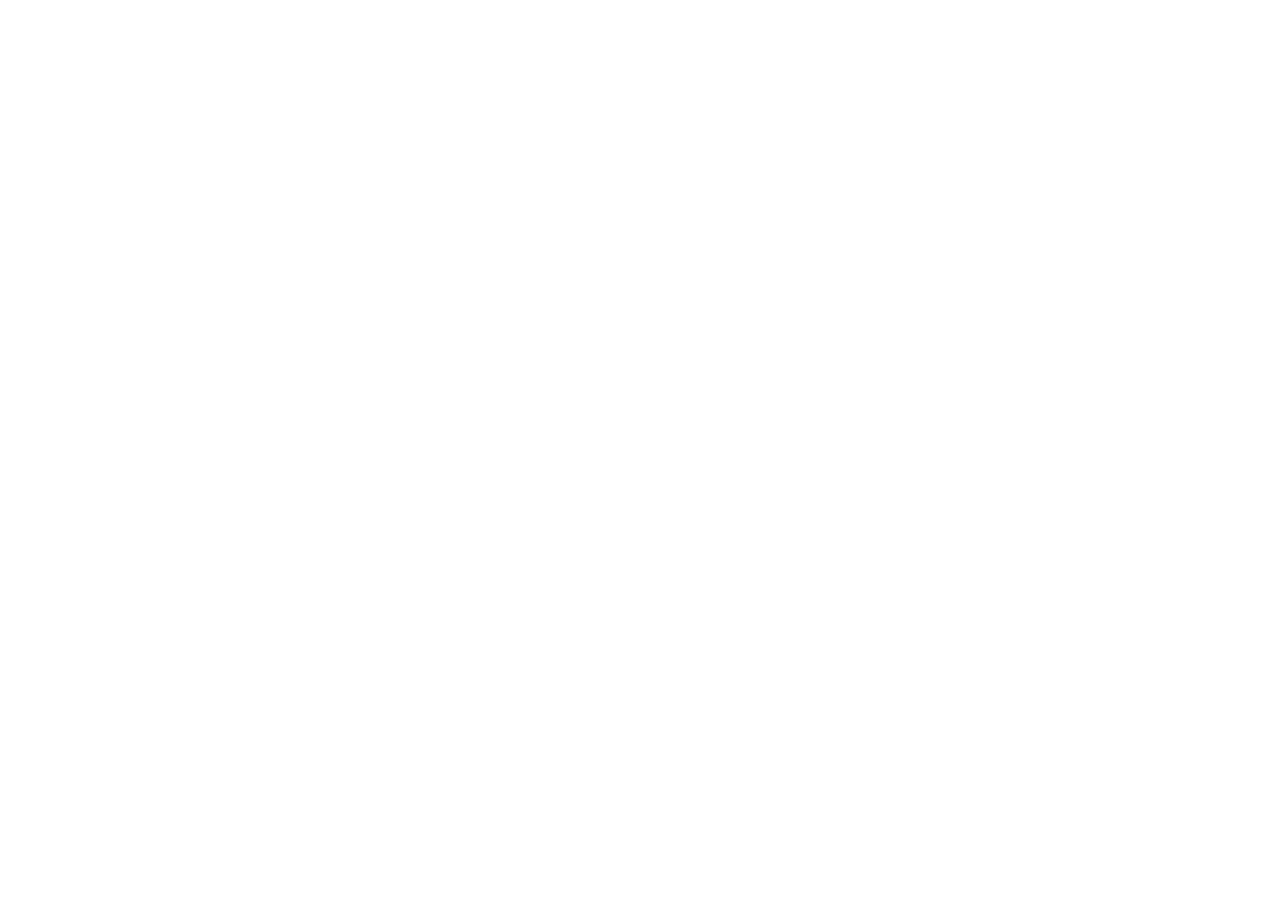
==== index.html @ 427902b4 "Initial commit" ====
<!DOCTYPE html>
<html lang="en">
<head>
  <meta charset="UTF-8">
  <meta http-equiv="X-UA-Compatible" content="IE=edge">
  <meta name="viewport" content="width=device-width, initial-scale=1.0">
  <title>Template Project</title>
  <!-- <link rel="stylesheet" href="./css/normalize.css"> -->
  <link rel="stylesheet" href="./css/main.css">
  <!-- <link rel="stylesheet" href="./css/main.min.css"> -->
</head>
<body>
  <!-- SITE HEADER START -->
  <header class="site-header">
    <div class="container">

    </div>
  </header>
  <!-- SITE HEADER END -->
  <!-- SITE MAIN START -->
  <main>
    <!-- SECTION START -->
    <section>
      <div class="container">

      </div>
    </section>
    <!-- SECTION END -->
    <!-- SECTION START -->
    <section>
      <div class="container">

      </div>
    </section>
    <!-- SECTION END -->
  </main>
  <!-- SITE MAIN END-->

  <!-- SITE FOOTER START -->
  <footer class="site-footer">
    <div class="container">

    </div>
  </footer>
  <!-- SITE FOOTER END -->

</body>
</html>
---- css/main.css ----
/* VARIABLES */

:root{
  /* --main-text-color : #fff; */
  /* --main-bg-color : #fff; */
  /* --main-font-size : 16px; */
  /* --main-font-weight : 400; */
  /* --main-line-height : 1.5; */
}

/* GENERAL */
@font-face {
  font-family: 'Livvic';
  font-style: normal;
  font-weight: 600;
  src: local(''),
       url('../fonts/livvic-v13-latin-600.woff2') format('woff2'), 
       url('../fonts/livvic-v13-latin-600.woff') format('woff'); 
}

@font-face {
  font-family: 'Livvic';
  font-style: normal;
  font-weight: 700;
  src: local(''),
       url('../fonts/livvic-v13-latin-700.woff2') format('woff2'),
       url('../fonts/livvic-v13-latin-700.woff') format('woff'); 
}
html{
  height: 100%;
  box-sizing: border-box;
}

img{
  display: block;
  height: auto;
}

body{
  display: flex;
  flex-direction: column;
  height: 100%;
  margin: 0;
  padding: 0;
  /* font-family: "Roboto", "Arial", sans-serif; */
  font-weight: 400;
}

.visually-hidden {
  position: absolute;
  width: 1px;
  height: 1px;
  margin: -1px;
  padding: 0;
  border: 0;
  white-space: nowrap;
  clip-path: inset(100%);
  clip: rect(0 0 0 0);
  overflow: hidden;
}

/* MAIN CLASS */



/* CONTAINER */
.container{
  max-width: 1240px;
  margin-right: auto;
  margin-left: auto;
  padding-right: 20px;
  padding-left: 20px;
}

/* STICKY-FOOTER */
.site-main{
  flex-grow: 1;
}

/* SITE HEADER START */

/* SITE HEADER END */

/* SITE MAIN START */

/* SECTION  START */

/* SECTION  END */

/* SECTION  START */

/* SECTION  END */

/* SITE MAIN END */

/* SITE FOOTER START */

/* SITE FOOTER END */
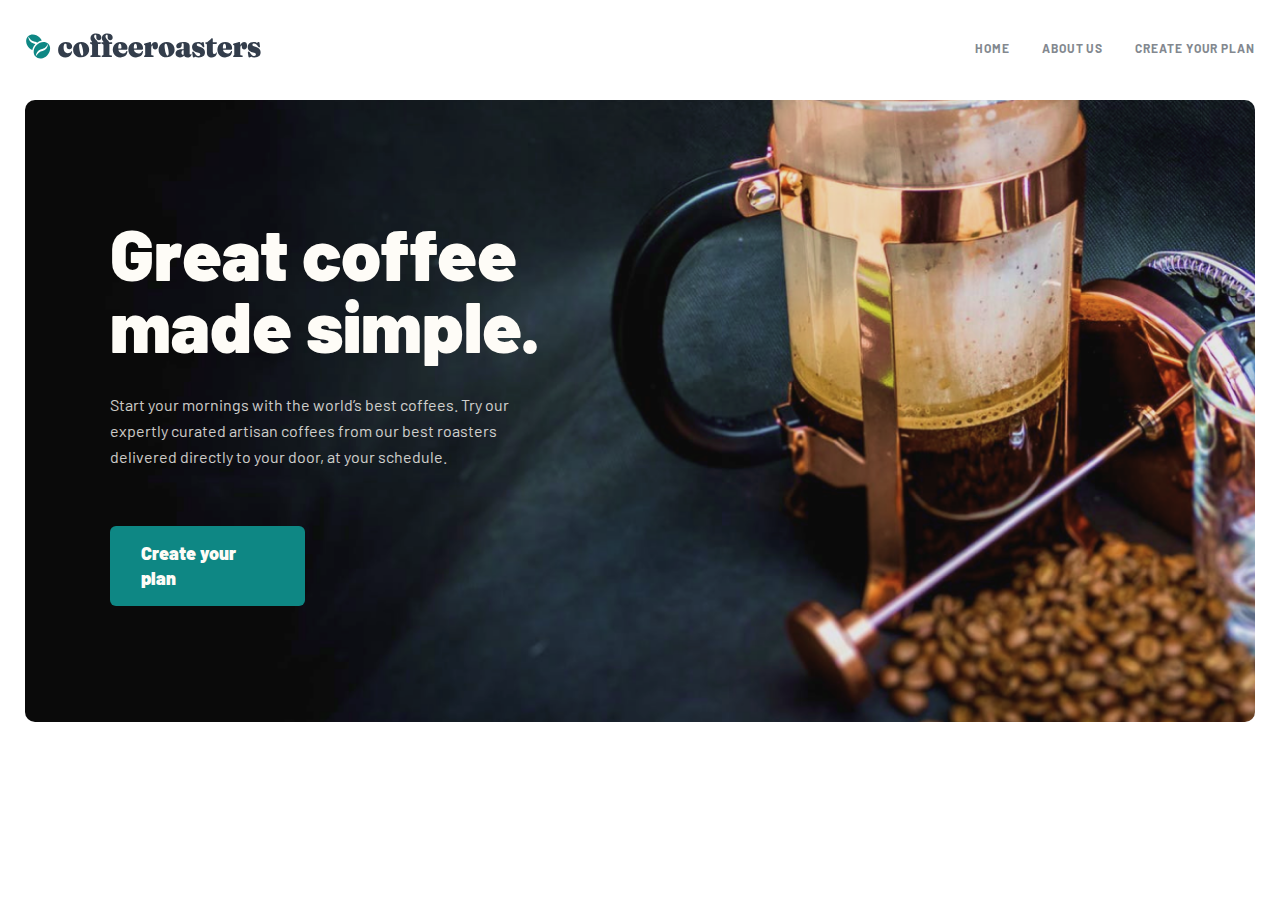
==== commit 09d9d93c: "Responsive done" ====
--- a/index.html
+++ b/index.html
@@ -4,7 +4,7 @@
   <meta charset="UTF-8">
   <meta http-equiv="X-UA-Compatible" content="IE=edge">
   <meta name="viewport" content="width=device-width, initial-scale=1.0">
-  <title>Template Project</title>
+  <title>Coffeeroasters</title>
   <!-- <link rel="stylesheet" href="./css/normalize.css"> -->
   <link rel="stylesheet" href="./css/main.css">
   <!-- <link rel="stylesheet" href="./css/main.min.css"> -->
@@ -13,16 +13,49 @@
   <!-- SITE HEADER START -->
   <header class="site-header">
     <div class="container">
-
+      <div class="header-box">
+        <a class="logo" href="./index.html">
+          <img class="logo__img" src="./images/logo.svg" 
+          width="163"
+          height="18"
+          alt="Coffeeroasters site's logo">
+        </a>
+        <button class="header-box__btn" type="button"></button>
+        <nav class="header-box__nav">
+          <ul class="header-box__list">
+            <li class="header-box__item">
+              <a class="header-box__link" href="./index.html">HOME</a>
+            </li>
+            <li class="header-box__item">
+              <a class="header-box__link" href="#">ABOUT US</a>
+            </li>
+            <li class="header-box__item">
+              <a class="header-box__link" href="#">Create your plan</a>
+            </li>
+          </ul>
+        </nav>
+      </div>
     </div>
   </header>
   <!-- SITE HEADER END -->
   <!-- SITE MAIN START -->
   <main>
     <!-- SECTION START -->
-    <section>
+    <section class="great">
       <div class="container">
-
+        <div class="great-wrap">
+          <div class="great-box">
+            <h1 class="great-box__title">
+              Great coffee made simple.
+            </h1>
+            <p class="great-box__text">
+              Start your mornings with the world’s best coffees. Try our expertly curated artisan coffees from our best roasters delivered directly to your door, at your schedule.
+            </p>
+            <span class="great-box__link-tiny">
+              <a class="great-box__link" href="#">Create your plan</a>
+            </span>
+          </div>
+        </div>
       </div>
     </section>
     <!-- SECTION END -->
--- a/css/main.css
+++ b/css/main.css
@@ -10,21 +10,32 @@
 
 /* GENERAL */
 @font-face {
-  font-family: 'Livvic';
+  font-family: "Barlow";
   font-style: normal;
-  font-weight: 600;
+  font-weight: 400;
   src: local(''),
-       url('../fonts/livvic-v13-latin-600.woff2') format('woff2'), 
-       url('../fonts/livvic-v13-latin-600.woff') format('woff'); 
-}
-
+       url('../fonts/barlow-v12-latin-regular.woff2') format('woff2'), 
+       url('../fonts/barlow-v12-latin-regular.woff') format('woff'); 
+}
 @font-face {
-  font-family: 'Livvic';
+  font-family: "Barlow";
   font-style: normal;
   font-weight: 700;
   src: local(''),
-       url('../fonts/livvic-v13-latin-700.woff2') format('woff2'),
-       url('../fonts/livvic-v13-latin-700.woff') format('woff'); 
+       url('../fonts/barlow-v12-latin-700.woff2') format('woff2'),
+       url('../fonts/barlow-v12-latin-700.woff') format('woff');
+}
+/* barlow-900 - latin */
+@font-face {
+  font-family: "Barlow";
+  font-style: normal;
+  font-weight: 900;
+  src: local(''),
+       url('../fonts/barlow-v12-latin-900.woff2') format('woff2'), 
+       url('../fonts/barlow-v12-latin-900.woff') format('woff'); 
+}
+*{
+  box-sizing: border-box;
 }
 html{
   height: 100%;
@@ -42,10 +53,19 @@
   height: 100%;
   margin: 0;
   padding: 0;
-  /* font-family: "Roboto", "Arial", sans-serif; */
+  font-family: "Barlow", "Arial", sans-serif;
   font-weight: 400;
 }
-
+ul,
+ol{
+  list-style-type: none;
+  margin: 0px;
+  padding-left: 0px;
+}
+a{
+  display: inline-block;
+  text-decoration: none;
+}
 .visually-hidden {
   position: absolute;
   width: 1px;
@@ -65,11 +85,10 @@
 
 /* CONTAINER */
 .container{
-  max-width: 1240px;
-  margin-right: auto;
-  margin-left: auto;
-  padding-right: 20px;
-  padding-left: 20px;
+  width: 100%;
+  max-width: 1330px;
+  margin: 0 auto;
+  padding: 0px 25px;
 }
 
 /* STICKY-FOOTER */
@@ -78,19 +97,160 @@
 }
 
 /* SITE HEADER START */
-
+.site-header {
+  padding: 33px 0px 41px 0px;
+}
+.header-box {
+  display: flex;
+  align-items: center;
+  justify-content: space-between;
+}
+.logo__img{
+  width: 163px;
+  height: 18px;
+}
+.header-box__btn{
+  width: 16px;
+  height: 15px;
+  background-image: url("../images/hamburg.svg");
+  background-color: transparent;
+  background-size: contain;
+  border: none;
+}
+.header-box__nav {
+  display: none;
+}
+.header-box__list {
+  display: flex;
+}
+.header-box__item:not(:last-child){
+  margin-right: 32px;
+}
+.header-box__link {
+  font-size: 12px;
+  line-height: 15px;
+  font-weight: 700;
+letter-spacing: 0.923077px;
+color: #83888F;
+text-transform: uppercase;
+}
+@media only screen and (min-width: 600px){
+  .logo__img{
+    width: 236px;
+    height: 26px;
+  }
+  .header-box__btn{
+    display: none;
+  }
+  .header-box__nav{
+    display: block;
+  }
+}
 /* SITE HEADER END */
 
 /* SITE MAIN START */
 
+/* SECTION GREAT START */
+.great-wrap{
+  padding: 100px 24px;
+  background-image: url("../images/herobg-mobile.png");
+  background-repeat: no-repeat;
+  background-size: cover;
+  background-position: center;
+  border-radius: 10px;
+}
+.great-box{
+  width: 100%;
+  max-width: 287px;
+  margin: 0 auto;
+}
+.great-box__title {
+  margin: 0px 0px 24px 0px;
+  font-size: 48px;
+  line-height: 48px;
+  font-weight: 900;
+  text-align: center;
+color: #FEFCF7;
+}
+.great-box__text {
+  margin: 0px 0px 39px 0px;
+  font-size: 15px;
+  line-height: 25px;
+  font-weight: 400;
+  text-align: center;
+color: #FEFCF7;
+opacity: 0.8;
+}
+.great-box__link-tiny{
+  display: block;
+  max-width: 195px;
+  margin: 0 auto;
+}
+.great-box__link {
+  padding: 15px 31px;
+  font-size: 18px;
+  line-height: 25px;
+  font-weight: 900;
+color: #FEFCF7;
+background: #0E8784;
+border-radius: 6px;
+}
+@media only screen and (min-width: 689px) {
+  .great-wrap{
+    padding-left: 58px;
+    background-image: url("../images/herobg-l.png");
+    background-size: cover;
+  }
+  .great-box{
+    width: 100%;
+    max-width: 287px;
+    margin: 0px;
+  }
+  .great-box__title{
+    text-align: left;
+  }
+  .great-box__text{
+    text-align: left;
+  }
+  .great-box__link-tiny{
+    margin: 0px;
+  }
+}
+@media only screen and (min-width: 1000px){
+  .great-wrap{
+    padding: 116px 0px 116px 85px;
+    background-image: url("../images/herobg-d.png");
+    background-size: cover;
+  }
+}
+@media only screen and (min-width: 1280px){
+  
+  .great-box{
+    max-width: 430px;
+  }
+  .great-box__title {
+    margin: 0px 0px 32px 0px;
+    font-size: 72px;
+    line-height: 72px;
+    font-weight: 900;
+  color: #FEFCF7;
+  }
+  .great-box__text {
+    margin: 0px 0px 56px 0px;
+    font-size: 16px;
+line-height: 26px;
+    font-weight: 400;
+  color: #FEFCF7;
+  opacity: 0.8;
+  }
+
+}
+/* SECTION GREAT END */
+
 /* SECTION  START */
 
 /* SECTION  END */
 
-/* SECTION  START */
-
-/* SECTION  END */
-
 /* SITE MAIN END */
 
 /* SITE FOOTER START */
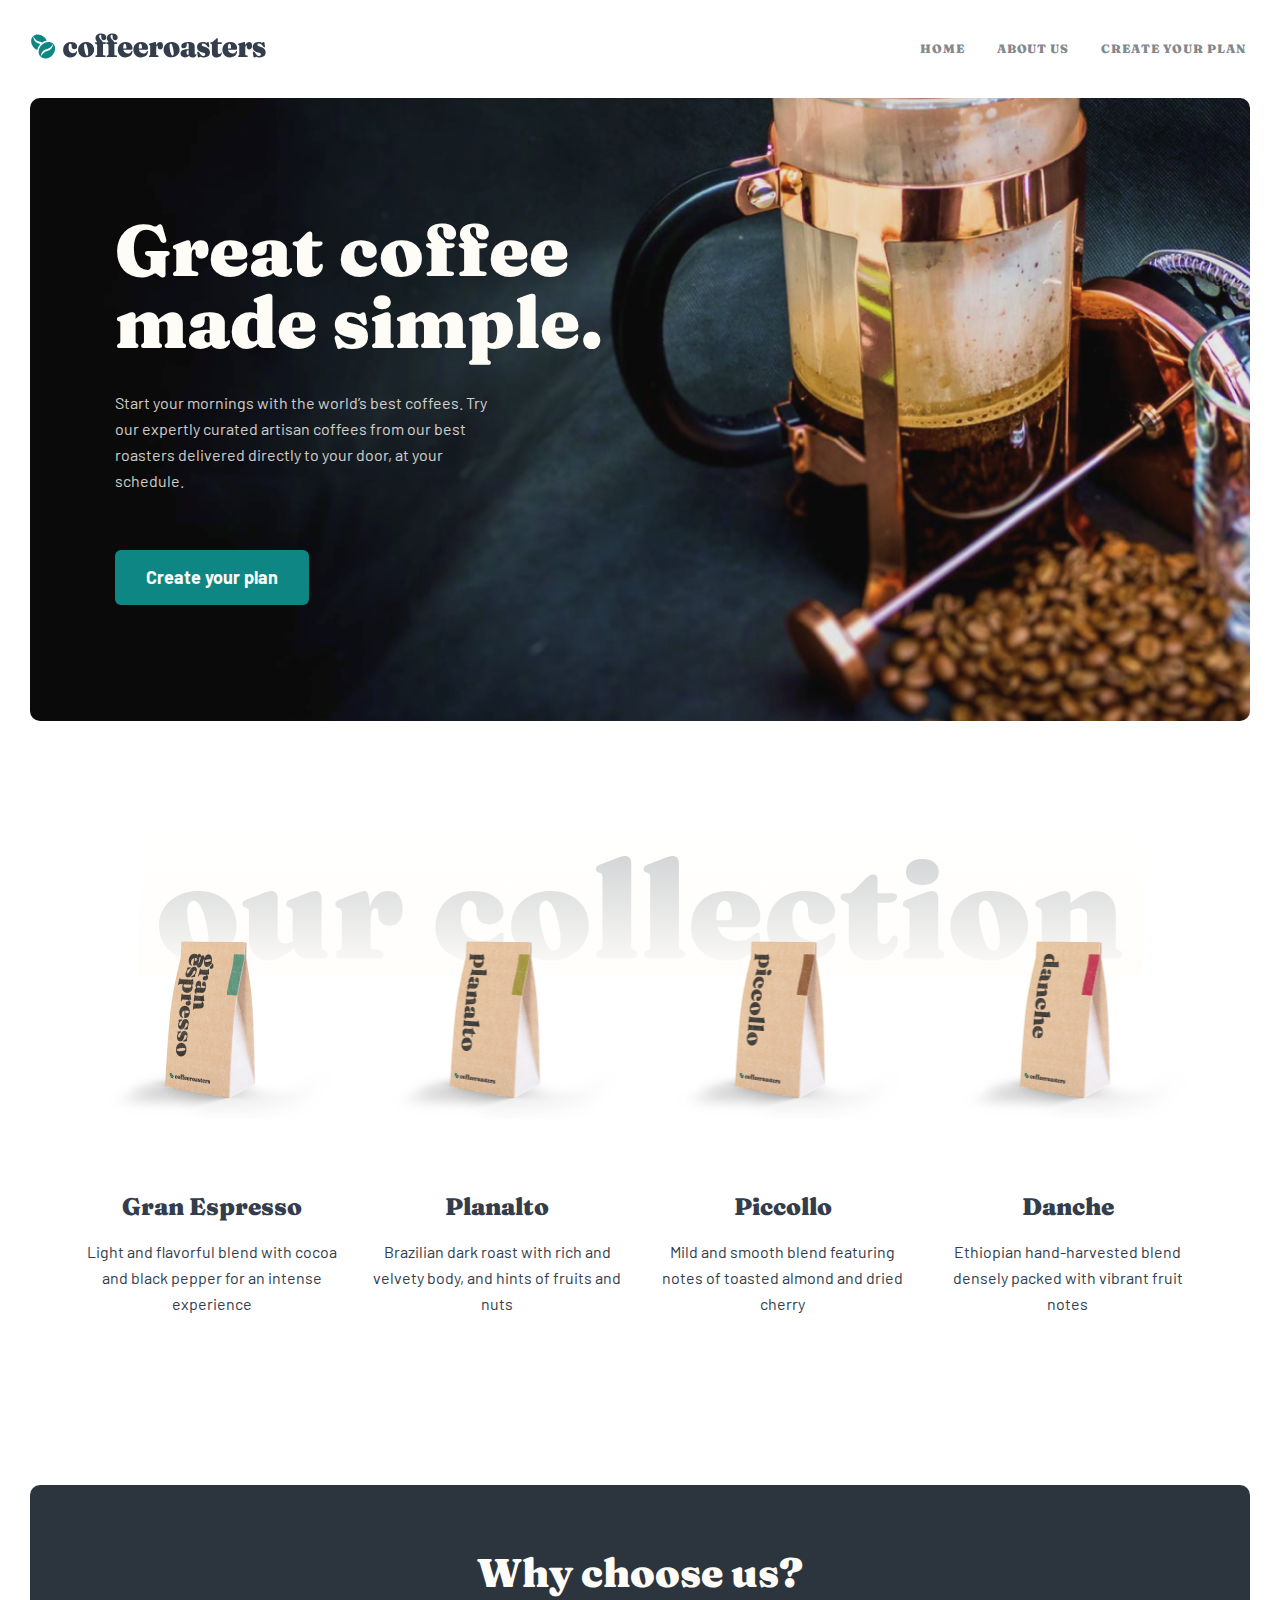
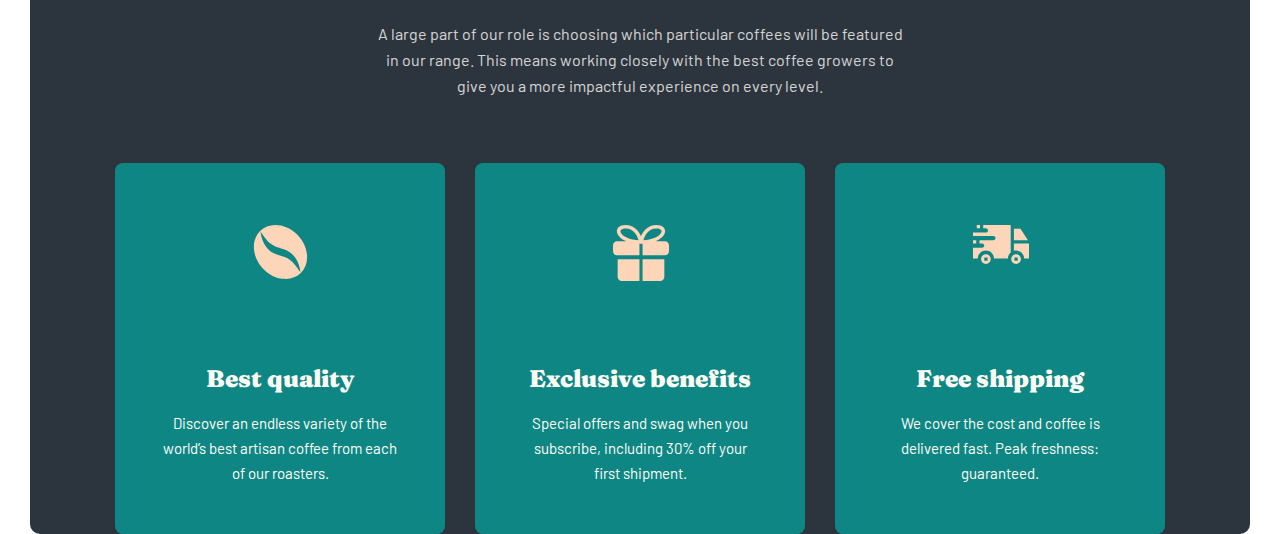
==== commit f8ee2be5: "Responsive" ====
--- a/index.html
+++ b/index.html
@@ -1,5 +1,6 @@
 <!DOCTYPE html>
 <html lang="en">
+
 <head>
   <meta charset="UTF-8">
   <meta http-equiv="X-UA-Compatible" content="IE=edge">
@@ -9,16 +10,14 @@
   <link rel="stylesheet" href="./css/main.css">
   <!-- <link rel="stylesheet" href="./css/main.min.css"> -->
 </head>
+
 <body>
   <!-- SITE HEADER START -->
   <header class="site-header">
     <div class="container">
       <div class="header-box">
         <a class="logo" href="./index.html">
-          <img class="logo__img" src="./images/logo.svg" 
-          width="163"
-          height="18"
-          alt="Coffeeroasters site's logo">
+          <img class="logo__img" src="./images/logo.svg" width="163" height="18" alt="Coffeeroasters site's logo">
         </a>
         <button class="header-box__btn" type="button"></button>
         <nav class="header-box__nav">
@@ -40,17 +39,22 @@
   <!-- SITE HEADER END -->
   <!-- SITE MAIN START -->
   <main>
-    <!-- SECTION START -->
+    <!-- SECTION GREAT START -->
     <section class="great">
       <div class="container">
         <div class="great-wrap">
           <div class="great-box">
-            <h1 class="great-box__title">
-              Great coffee made simple.
-            </h1>
-            <p class="great-box__text">
-              Start your mornings with the world’s best coffees. Try our expertly curated artisan coffees from our best roasters delivered directly to your door, at your schedule.
-            </p>
+            <div class="great-box__title-box">
+              <h1 class="great-box__title">
+                Great coffee made simple.
+              </h1>
+            </div>
+            <div class="great-box__text-box">
+              <p class="great-box__text">
+                Start your mornings with the world’s best coffees. Try our expertly curated artisan coffees from our
+                best roasters delivered directly to your door, at your schedule.
+              </p>
+            </div>
             <span class="great-box__link-tiny">
               <a class="great-box__link" href="#">Create your plan</a>
             </span>
@@ -58,14 +62,99 @@
         </div>
       </div>
     </section>
-    <!-- SECTION END -->
-    <!-- SECTION START -->
-    <section>
+    <!-- SECTION GREAT END -->
+    <!-- SECTION OUR START -->
+    <section class="our">
+      <h2 class="visually-hidden">Our collection</h2>
       <div class="container">
-
+        <div class="our-box"></div>
+        <ul class="our-list">
+          <li class="our-list__item">
+            <img class="our-list__img" src="./images/gran.png" width="200" height="151"
+              srcset="./images/gran.png 1x, ./images/gran-retina.png 2x" alt="Gran coffee">
+            <div class="our-list__box">
+              <h3 class="our-list__title">Gran Espresso</h3>
+              <p class="our-list__text">
+                Light and flavorful blend with cocoa and black pepper for an intense experience
+              </p>
+            </div>
+          </li>
+          <li class="our-list__item">
+            <img class="our-list__img" src="./images/planalto.png" width="200" height="151"
+              srcset="./images/planalto.png 1x, ./images/planalto-retina.png 2x" alt="Planalto coffee">
+            <div class="our-list__box">
+              <h3 class="our-list__title">Planalto</h3>
+              <p class="our-list__text">
+                Brazilian dark roast with rich and velvety body, and hints of fruits and nuts
+              </p>
+            </div>
+          </li>
+          <li class="our-list__item">
+            <img class="our-list__img" src="./images/picollo.png" width="200" height="151"
+              srcset="./images/picollo.png 1x, ./images/picollo-retina.png 2x" alt="Picollo coffee">
+            <div class="our-list__box">
+              <h3 class="our-list__title">Piccollo</h3>
+              <p class="our-list__text">
+                Mild and smooth blend featuring notes of toasted almond and dried cherry
+              </p>
+            </div>
+          </li>
+          <li class="our-list__item">
+            <img class="our-list__img" src="./images/danche.png" width="200" height="151"
+              srcset="./images/danche.png 1x, ./images/danche-retina.png 2x" alt="Danche coffee">
+            <div class="our-list__box">
+              <h3 class="our-list__title">Danche</h3>
+              <p class="our-list__text">
+                Ethiopian hand-harvested blend densely packed with vibrant fruit notes
+              </p>
+            </div>
+          </li>
+        </ul>
       </div>
     </section>
-    <!-- SECTION END -->
+    <!-- SECTION OUR END -->
+
+    <!-- SECTION CHOOSE START END -->
+    <section class="choose">
+      <div class="container">
+        <div class="choose-wrapper">
+          <div class="choose-box">
+            <h2 class="choose-box__title">Why choose us?</h2>
+            <p class="choose-box__text">
+              A large part of our role is choosing which particular coffees will be featured in our range. This means
+              working closely with the best coffee growers to give you a more impactful experience on every level.
+            </p>
+          </div>
+          <ul class="choose-list">
+            <li class="choose-list__item">
+              <div class="choose-list__box">
+                <h3 class="choose-list__title">Best quality</h3>
+                <p class="choose-list__text">
+                  Discover an endless variety of the world’s best artisan coffee from each of our roasters.
+                </p>
+              </div>
+            </li>
+            <li class="choose-list__item">
+              <div class="choose-list__box">
+                <h3 class="choose-list__title">Exclusive benefits</h3>
+                <p class="choose-list__text">
+                  Special offers and swag when you subscribe, including 30% off your first shipment.
+                </p>
+              </div>
+            </li>
+            <li class="choose-list__item">
+              <div class="choose-list__box">
+                <h3 class="choose-list__title">Free shipping</h3>
+                <p class="choose-list__text">
+                  We cover the cost and coffee is delivered fast. Peak freshness: guaranteed.
+                </p>
+              </div>
+            </li>
+          </ul>
+        </div>
+      </div>
+    </section>
+    <!-- SECTION CHOOSE OUR END -->
   </main>
   <!-- SITE MAIN END-->
 
@@ -77,5 +166,7 @@
   </footer>
   <!-- SITE FOOTER END -->
 
+  <script src="./js/main.js"></script>
 </body>
+
 </html>--- a/css/main.css
+++ b/css/main.css
@@ -1,6 +1,6 @@
 /* VARIABLES */
 
-:root{
+:root {
   /* --main-text-color : #fff; */
   /* --main-bg-color : #fff; */
   /* --main-font-size : 16px; */
@@ -14,40 +14,43 @@
   font-style: normal;
   font-weight: 400;
   src: local(''),
-       url('../fonts/barlow-v12-latin-regular.woff2') format('woff2'), 
-       url('../fonts/barlow-v12-latin-regular.woff') format('woff'); 
-}
+    url('../fonts/barlow-v12-latin-regular.woff2') format('woff2'),
+    url('../fonts/barlow-v12-latin-regular.woff') format('woff');
+}
+
 @font-face {
   font-family: "Barlow";
   font-style: normal;
   font-weight: 700;
   src: local(''),
-       url('../fonts/barlow-v12-latin-700.woff2') format('woff2'),
-       url('../fonts/barlow-v12-latin-700.woff') format('woff');
-}
-/* barlow-900 - latin */
+    url('../fonts/barlow-v12-latin-700.woff2') format('woff2'),
+    url('../fonts/barlow-v12-latin-700.woff') format('woff');
+}
+
 @font-face {
-  font-family: "Barlow";
+  font-family: "Fraunces";
   font-style: normal;
   font-weight: 900;
   src: local(''),
-       url('../fonts/barlow-v12-latin-900.woff2') format('woff2'), 
-       url('../fonts/barlow-v12-latin-900.woff') format('woff'); 
-}
-*{
+    url('../fonts/fraunces-v23-latin-900.woff2') format('woff2'),
+    url('../fonts/fraunces-v23-latin-900.woff') format('woff');
+}
+
+* {
   box-sizing: border-box;
 }
-html{
+
+html {
   height: 100%;
   box-sizing: border-box;
 }
 
-img{
+img {
   display: block;
   height: auto;
 }
 
-body{
+body {
   display: flex;
   flex-direction: column;
   height: 100%;
@@ -55,17 +58,21 @@
   padding: 0;
   font-family: "Barlow", "Arial", sans-serif;
   font-weight: 400;
-}
+  overflow-x: hidden;
+}
+
 ul,
-ol{
+ol {
   list-style-type: none;
   margin: 0px;
   padding-left: 0px;
 }
-a{
+
+a {
   display: inline-block;
   text-decoration: none;
 }
+
 .visually-hidden {
   position: absolute;
   width: 1px;
@@ -84,32 +91,41 @@
 
 
 /* CONTAINER */
-.container{
+.container {
   width: 100%;
   max-width: 1330px;
   margin: 0 auto;
-  padding: 0px 25px;
+  padding: 0px 20px;
 }
 
 /* STICKY-FOOTER */
-.site-main{
+.site-main {
   flex-grow: 1;
 }
 
 /* SITE HEADER START */
 .site-header {
-  padding: 33px 0px 41px 0px;
-}
+  position: relative;
+  padding: 33px 0px 39px 0px;
+}
+
+.site-header--open .header-box__nav {
+  display: block;
+}
+
 .header-box {
   display: flex;
   align-items: center;
   justify-content: space-between;
 }
-.logo__img{
+
+.logo__img {
   width: 163px;
   height: 18px;
 }
-.header-box__btn{
+
+.header-box__btn {
+  display: block;
   width: 16px;
   height: 15px;
   background-image: url("../images/hamburg.svg");
@@ -117,41 +133,89 @@
   background-size: contain;
   border: none;
 }
+
+.site-header--open .header-box__btn {
+  background-image: url("../images/x.svg");
+}
+
 .header-box__nav {
+  position: absolute;
+  width: 100%;
+  top: 100%;
+  left: 0;
   display: none;
-}
-.header-box__list {
+  height: calc(100vh - 92px);
+  padding-top: 40px;
+  background: linear-gradient(360deg, rgba(254, 252, 247, 0.504981) 0%, #FEFCF7 55.94%);
+}
+
+.header-box__item:not(:last-child) {
+  margin-bottom: 32px;
+}
+
+.header-box__link {
+  display: inline-block;
+  font-family: "Fraunces";
+  font-size: 24px;
+  line-height: 32px;
+  font-weight: 900;
   display: flex;
-}
-.header-box__item:not(:last-child){
-  margin-right: 32px;
-}
-.header-box__link {
-  font-size: 12px;
-  line-height: 15px;
-  font-weight: 700;
-letter-spacing: 0.923077px;
-color: #83888F;
-text-transform: uppercase;
-}
-@media only screen and (min-width: 600px){
-  .logo__img{
+  justify-content: center;
+  color: #333D4B;
+}
+
+@media only screen and (min-width: 650px) {
+  .site-header {
+    position: static;
+  }
+
+  .logo__img {
     width: 236px;
     height: 26px;
   }
-  .header-box__btn{
+
+  .header-box__btn {
     display: none;
   }
-  .header-box__nav{
+
+  .header-box__nav {
+    position: static;
     display: block;
-  }
-}
+    width: 330px;
+    height: auto;
+    margin-top: 5px;
+    padding-top: 0px;
+    background: transparent;
+  }
+
+  .header-box__list {
+    display: flex;
+  }
+
+  .header-box__item:not(:last-child) {
+    margin-bottom: 0px;
+  }
+
+  .header-box__item:not(:last-child) {
+    margin-right: 32px;
+  }
+
+  .header-box__link {
+    font-size: 12px;
+    line-height: 15px;
+    font-weight: 700;
+    letter-spacing: 0.923077px;
+    color: #83888F;
+    text-transform: uppercase;
+  }
+}
+
 /* SITE HEADER END */
 
 /* SITE MAIN START */
 
 /* SECTION GREAT START */
-.great-wrap{
+.great-wrap {
   padding: 100px 24px;
   background-image: url("../images/herobg-mobile.png");
   background-repeat: no-repeat;
@@ -159,97 +223,503 @@
   background-position: center;
   border-radius: 10px;
 }
-.great-box{
+
+.great-box {
   width: 100%;
   max-width: 287px;
   margin: 0 auto;
 }
+
 .great-box__title {
+  font-family: "Fraunces";
   margin: 0px 0px 24px 0px;
-  font-size: 48px;
+  font-size: 32px;
   line-height: 48px;
   font-weight: 900;
   text-align: center;
-color: #FEFCF7;
-}
+  color: #FEFCF7;
+}
+
 .great-box__text {
   margin: 0px 0px 39px 0px;
-  font-size: 15px;
+  font-size: 12px;
   line-height: 25px;
   font-weight: 400;
   text-align: center;
-color: #FEFCF7;
-opacity: 0.8;
-}
-.great-box__link-tiny{
+  color: #FEFCF7;
+  opacity: 0.8;
+}
+
+.great-box__link-tiny {
   display: block;
   max-width: 195px;
   margin: 0 auto;
 }
+
 .great-box__link {
   padding: 15px 31px;
   font-size: 18px;
   line-height: 25px;
   font-weight: 900;
-color: #FEFCF7;
-background: #0E8784;
-border-radius: 6px;
-}
-@media only screen and (min-width: 689px) {
-  .great-wrap{
+  color: #FEFCF7;
+  background: #0E8784;
+  border-radius: 6px;
+}
+
+@media only screen and (min-width: 337px) {
+  .great-box__text {
+    font-size: 13px;
+  }
+}
+
+@media only screen and (min-width: 345px) {
+  .great-box__title {
+    font-size: 37px;
+  }
+
+  .great-box__text {
+    font-size: 13px;
+  }
+}
+
+@media only screen and (min-width: 357px) {
+  .great-box__title {
+    font-size: 36px;
+  }
+
+  .great-box__text {
+    font-size: 14px;
+  }
+}
+
+@media only screen and (min-width: 550px) {
+  .great-wrap {
+    padding-left: 58px;
+  }
+
+  .great-box {
+    margin: 0px;
+  }
+
+  .great-box__title {
+    text-align: left;
+  }
+
+  .great-box__text {
+    text-align: left;
+  }
+
+  .great-box__link-tiny {
+    margin: 0px;
+  }
+}
+
+@media only screen and (min-width: 650px) {
+  .container {
+    padding: 0px 25px;
+  }
+
+  .great-wrap {
     padding-left: 58px;
     background-image: url("../images/herobg-l.png");
     background-size: cover;
   }
-  .great-box{
-    width: 100%;
-    max-width: 287px;
+
+  .great-box {
+    width: 100%;
+    max-width: 330px;
     margin: 0px;
   }
-  .great-box__title{
+
+  .great-box__title {
+    font-size: 48px;
     text-align: left;
   }
-  .great-box__text{
+
+  .great-box__text-box {
+    width: 398px;
+  }
+
+  .great-box__text {
+    margin-bottom: 40px;
     text-align: left;
-  }
-  .great-box__link-tiny{
+    font-size: 15px;
+  }
+
+  .great-box__link-tiny {
     margin: 0px;
   }
 }
-@media only screen and (min-width: 1000px){
-  .great-wrap{
+
+@media only screen and (min-width: 1000px) {
+  .great-wrap {
     padding: 116px 0px 116px 85px;
     background-image: url("../images/herobg-d.png");
     background-size: cover;
   }
 }
-@media only screen and (min-width: 1280px){
-  
-  .great-box{
-    max-width: 430px;
-  }
+
+@media only screen and (min-width: 1024px) {
+  .container {
+    padding: 0px 30px;
+  }
+
+  .great-box {
+    max-width: 491px;
+  }
+
   .great-box__title {
     margin: 0px 0px 32px 0px;
     font-size: 72px;
     line-height: 72px;
     font-weight: 900;
-  color: #FEFCF7;
-  }
+    color: #FEFCF7;
+  }
+
   .great-box__text {
     margin: 0px 0px 56px 0px;
     font-size: 16px;
-line-height: 26px;
+    line-height: 26px;
     font-weight: 400;
+    color: #FEFCF7;
+    opacity: 0.8;
+  }
+
+}
+
+/* SECTION GREAT END */
+
+/* SECTION OUR START */
+.our {
+  padding: 205px 0px 120px 0px;
+  background-image: url("../images/ourbg-m.svg");
+  background-size: 286px 72px;
+  background-position: center calc(50% + -603px);
+  background-repeat: no-repeat;
+}
+
+.our-list__item {
+  width: 282px;
+  margin: 0 auto;
+}
+
+.our-list__item:not(:last-child) {
+  margin-bottom: 48px;
+}
+
+.our-list__img {
+  margin: 0 auto 24px auto;
+}
+
+.our-list__title {
+  margin: 0px 0px 16px 0px;
+  font-family: "Fraunces";
+  font-size: 24px;
+  line-height: 32px;
+  font-weight: 900;
+  text-align: center;
+  color: #333D4B;
+}
+
+.our-list__text {
+  margin: 0px;
+  font-size: 15px;
+  line-height: 25px;
+  text-align: center;
+  color: #333D4B;
+}
+
+@media only screen and (min-width: 650px) {
+  .our {
+    background-image: url("../images/ourbg-l.svg");
+    background-size: 505px 118px;
+    background-position: center calc(50% + -412px);
+  }
+
+  .our-list__item {
+    display: flex;
+    width: 100%;
+    max-width: 686px;
+  }
+
+  .our-list__img {
+    width: 255px;
+    height: 193px;
+    margin: 0px;
+  }
+
+  .our-list__item:not(:last-child) {
+    margin-bottom: 48px;
+  }
+
+  .our-list__box {
+    width: 282px;
+    margin-top: 25px;
+  }
+
+  .our-list__title {
+    text-align: left;
+  }
+
+  .our-list__text {
+    text-align: left;
+  }
+}
+
+@media only screen and (min-width: 1100px) {
+  .our {
+    background-image: url("../images/ourbg-d.svg");
+    background-size: 1005px 196px;
+    background-position: center calc(50% + -215px);
+  }
+
+  .our-list {
+    display: flex;
+    justify-content: space-between;
+    width: 100%;
+    max-width: 1111px;
+    margin: 0 auto;
+  }
+
+  .our-list__item {
+    display: block;
+    width: 100%;
+    max-width: 255px;
+    margin: 0px;
+  }
+
+  .our-list__img {
+    margin-bottom: 72px;
+  }
+
+  .our-list__box {
+    width: 100%;
+    max-width: 255px;
+    margin: 0px;
+  }
+
+  .our-list__title {
+    text-align: center;
+  }
+
+  .our-list__text {
+    font-size: 16px;
+    line-height: 26px;
+    text-align: center;
+  }
+}
+
+/* SECTION OUR END */
+
+/* SECTION CHOOSE START */
+.choose-wrapper {
+  padding-top: 64px;
+  background-color: #2C343E;
+  border-radius: 10px;
+}
+
+.choose-box {
+  width: 100%;
+  max-width: 279px;
+  margin: 0px auto 64px auto;
+}
+
+.choose-box__title {
+  margin: 0px 0px 24px 0px;
+  font-family: "Fraunces";
+  font-size: 25px;
+  line-height: 28px;
+  font-weight: 900;
+  text-align: center;
+  color: #FEFCF7;
+}
+
+.choose-box__text {
+  margin: 0px;
+  font-size: 14px;
+  line-height: 25px;
+  text-align: center;
   color: #FEFCF7;
   opacity: 0.8;
-  }
-
-}
-/* SECTION GREAT END */
-
-/* SECTION  START */
-
-/* SECTION  END */
+}
+/* .choose-list{
+  position: absolute;
+} */
+.choose-list__item {
+  position: relative;
+  margin: 0 24px 24px 24px;
+  padding: 200px 34px 51px 34px;
+  background: #0E8784;
+border-radius: 8px;
+}
+.choose-list__item::before{
+  position: absolute;
+  top: calc(50% + -118px);
+  left: calc(50% + -34px);
+  width: 71px;
+  height: 72px;
+  background-image: url("../images/best.svg");
+  content: "";
+}
+.choose-list__item:nth-child(2)::before{
+  background-image: url("../images/exclusive.svg");
+  width: 72px;
+  content: "";
+}
+.choose-list__item:nth-child(3)::before{
+  background-image: url("../images/free.svg");
+  width: 72px;
+  height: 50px;
+  content: "";
+}
+.choose-list__box{
+  width: 100%;
+  max-width: 200px;
+  margin: 0 auto;
+}
+.choose-list__title {
+  margin: 0px 0px 24px 0px;
+  font-family: "Fraunces";
+  font-size: 17px;
+  line-height: 32px;
+  font-weight: 900;
+text-align: center; 
+color: #FEFCF7;
+}
+.choose-list__text {
+  margin: 0px;
+  font-size: 12px;
+line-height: 25px;
+text-align: center;
+color: #FEFCF7;
+}
+@media only screen and (min-width: 329px){
+  .choose-list__text{
+    font-size: 13px;
+  }
+}
+@media only screen and (min-width: 341px){
+  .choose-list__title{
+    font-size: 19px;
+  }
+}
+@media only screen and (min-width: 343px){
+  .choose-list__text{
+    font-size: 14px;
+  }
+}
+
+@media only screen and (min-width: 425px) {
+  .choose-box__title{
+    font-size: 28px;
+  }
+  .choose-box__text{
+    font-size: 15px;
+  }
+  .choose-list__title{
+    font-size: 21px;
+  }
+  .choose-list__text{
+    font-size: 15px;
+  }
+}
+@media only screen and (min-width: 650px) {
+  .choose-box {
+    width: 100%;
+    max-width: 496px;
+  }
+
+  .choose-box__title {
+    font-size: 32px;
+    line-height: 48px;
+  }
+  .choose-list__item{
+    margin: 0px 58px 24px 58px;
+    padding: 41px 48px 41px 181px;
+  }
+  .choose-list__item::before{
+    position: absolute;
+    top: calc(50% + -24px);
+    left: calc(50% + -176px);
+    width: 55px;
+    height: 56px;
+    background-image: url("../images/best.svg");
+    background-size: contain;
+    background-repeat: no-repeat;
+    content: "";
+  }
+  .choose-list__item:nth-child(2):before{
+    width: 56px;
+  }
+  .choose-list__item:nth-child(3):before{
+    height: 39px;
+  }
+  .choose-list__box{
+    width: 100%;
+    max-width: 344px;
+    margin-right: auto;
+  }
+  .choose-list__title{
+    margin-bottom: 16px;
+    font-size: 20px;
+    text-align: left;
+  }
+  .choose-list__text{
+    font-size: 11px;
+    text-align: left;
+  }
+}
+@media only screen and (min-width: 741px){
+  .choose-list__item::before{
+    left: calc(50% + -218px);
+  }
+  .choose-list__title{
+    font-size: 24px;
+  }
+  .choose-list__text{
+    font-size: 15px;
+  }
+}
+@media only screen and (min-width: 1024px) {
+  .choose-box{
+    width: 100%;
+    max-width: 529px;
+  }
+  
+  .choose-box__title {
+    font-size: 40px;
+    line-height: 48px;
+  }
+  .choose-box__text{
+    font-size: 16px;
+line-height: 26px;
+  }
+  .choose-list{
+    display: flex;
+    margin: 0 85px;
+  }
+  .choose-list__item{
+    width: 100%;
+    max-width: 350px;
+    margin: 0px;
+    padding: 200px 48px 48px 48px;
+  }
+  .choose-list__item:not(:last-child){
+    margin-right: 30px;
+  }
+  .choose-list__item::before{
+    top: calc(50% + -124px);
+    left: calc(50% + -27px);
+  }
+  .choose-list__title{
+    text-align: center;
+  }
+  .choose-list__text{
+    text-align: center;
+  }
+}
+
+/* SECTION CHOOSE END */
 
 /* SITE MAIN END */
 
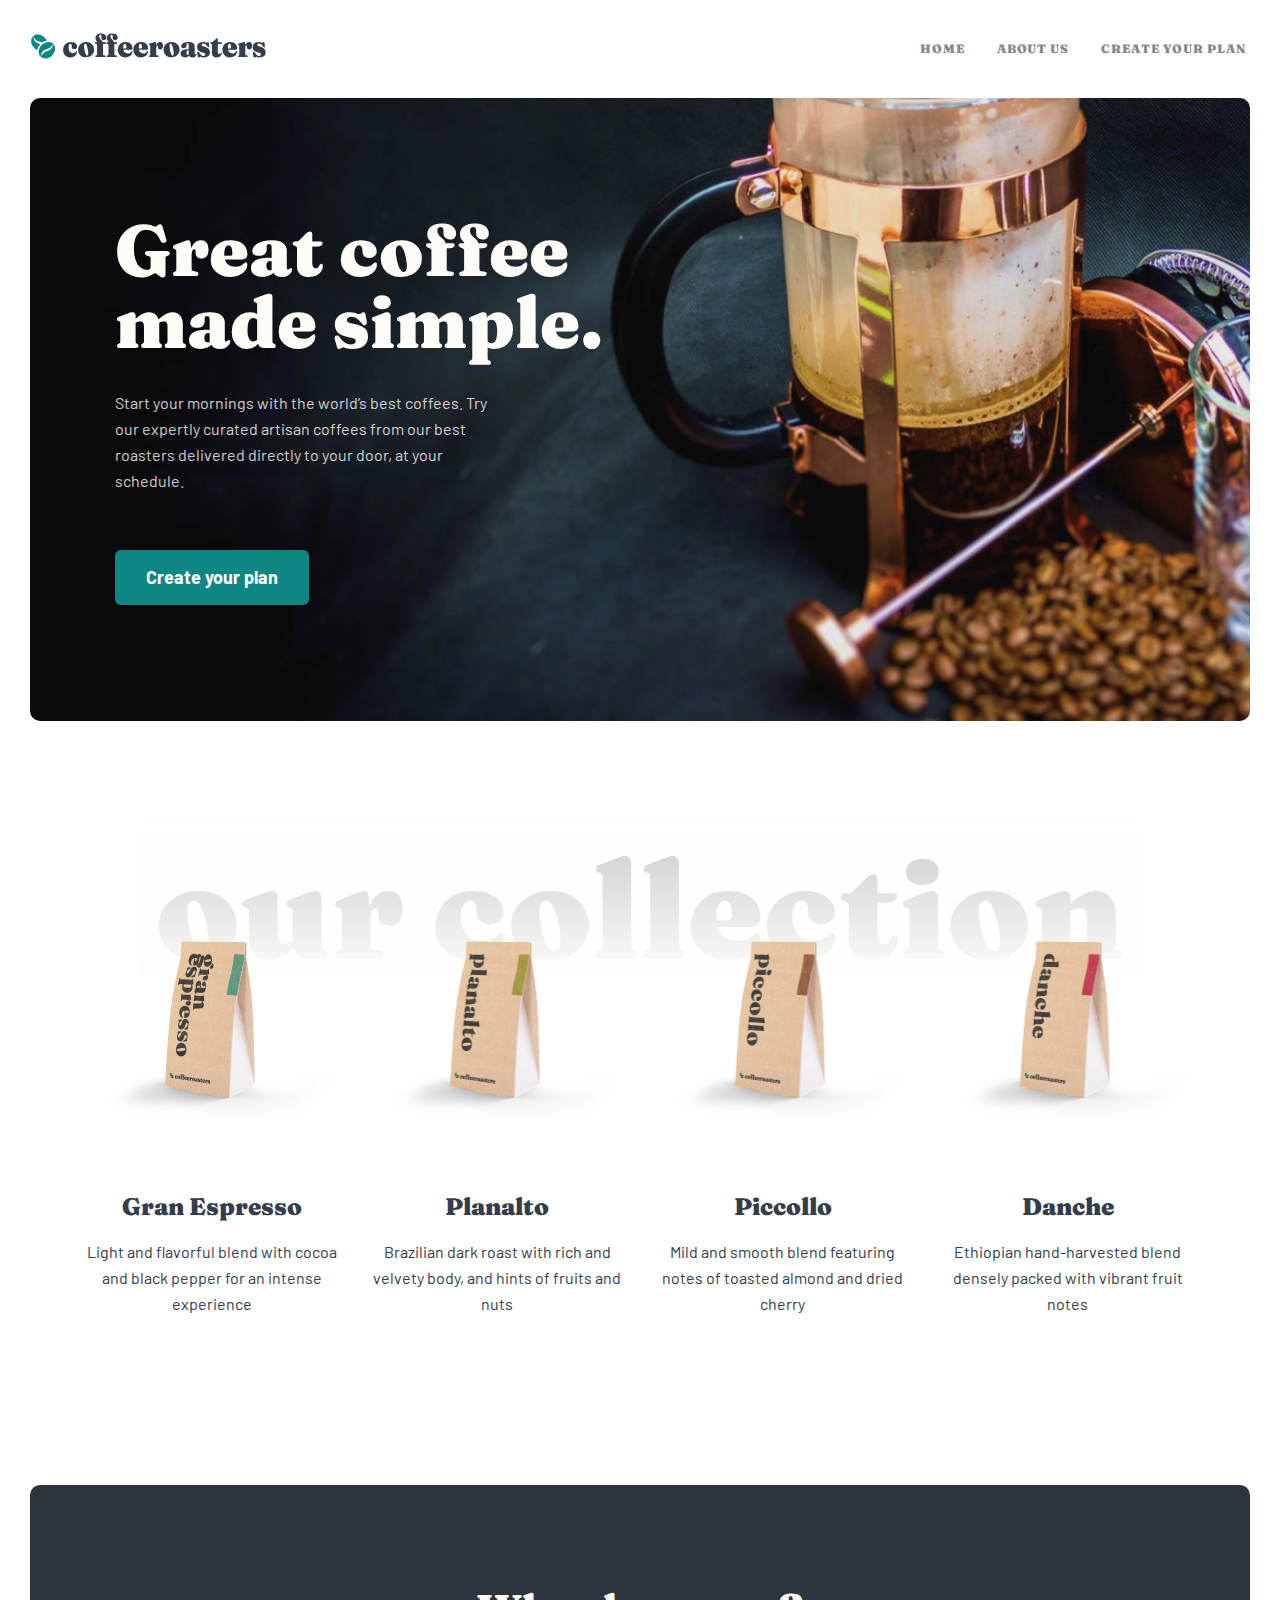
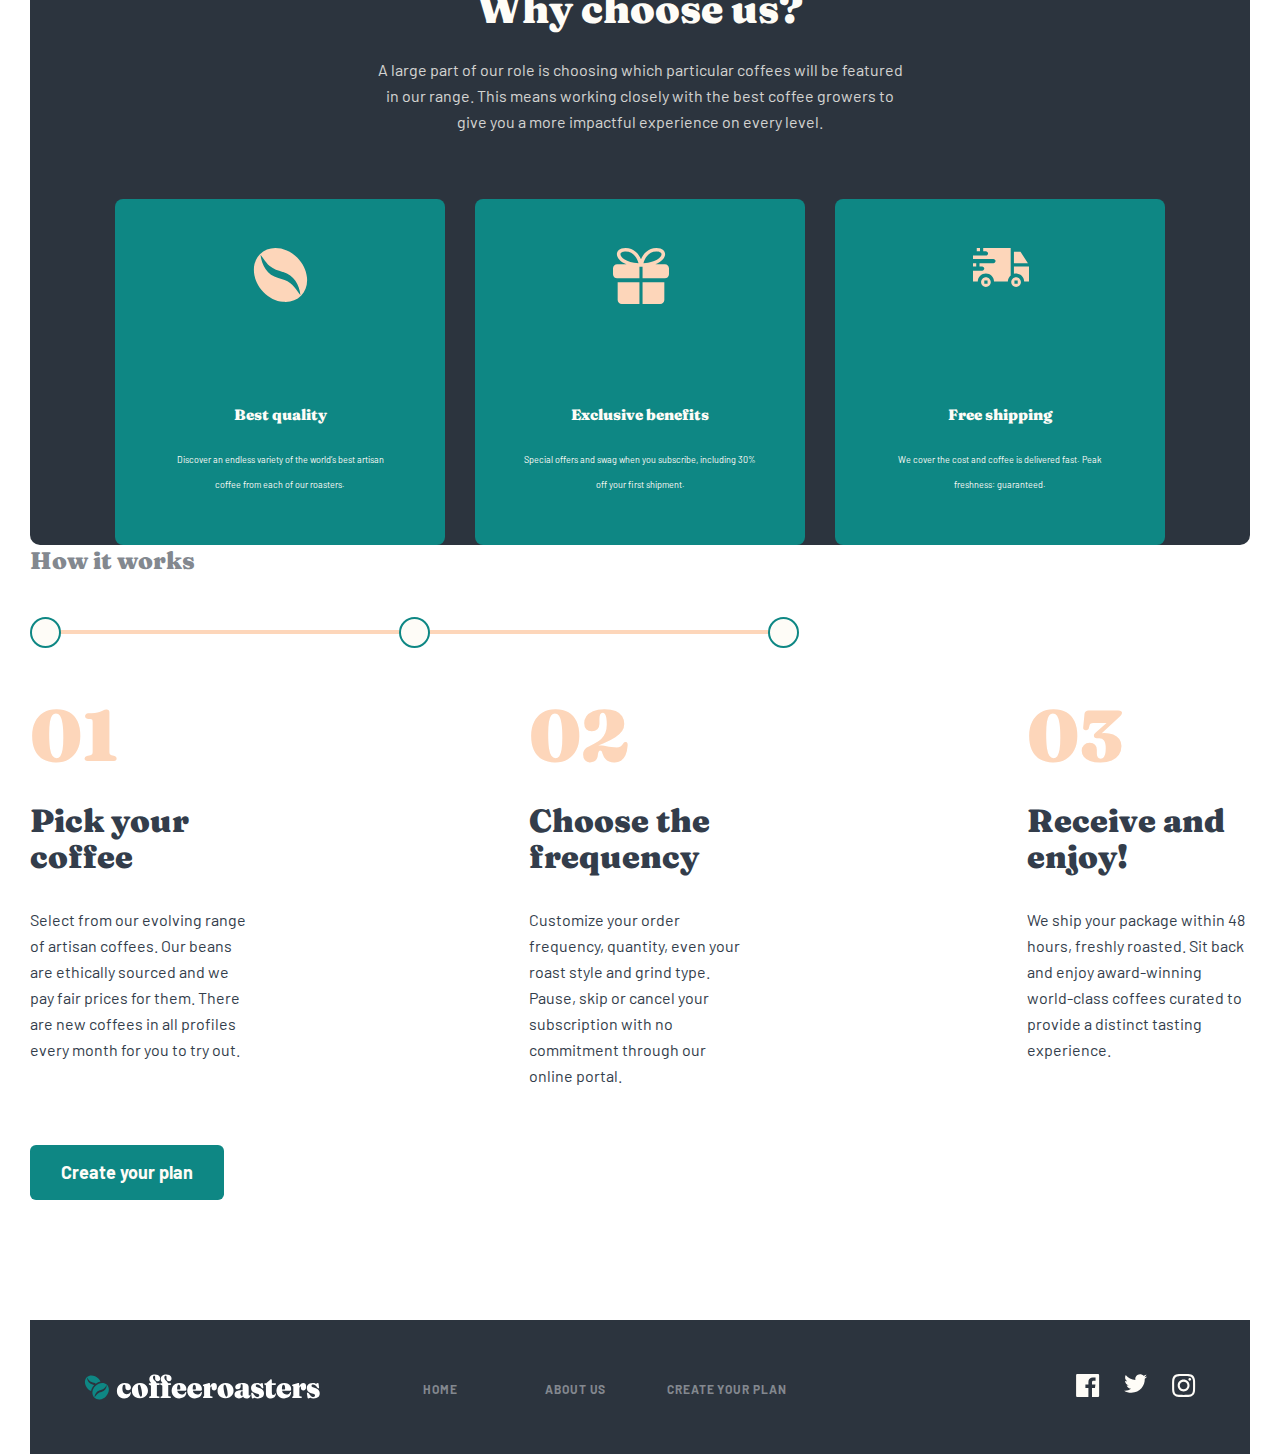
==== commit cb791848: "Footer end" ====
--- a/index.html
+++ b/index.html
@@ -125,43 +125,136 @@
               working closely with the best coffee growers to give you a more impactful experience on every level.
             </p>
           </div>
-          <ul class="choose-list">
-            <li class="choose-list__item">
-              <div class="choose-list__box">
-                <h3 class="choose-list__title">Best quality</h3>
-                <p class="choose-list__text">
-                  Discover an endless variety of the world’s best artisan coffee from each of our roasters.
-                </p>
+          <div class="choose-box__list-box">
+            <ul class="choose-list">
+              <li class="choose-list__item">
+                <div class="choose-list__box">
+                  <h3 class="choose-list__title">Best quality</h3>
+                  <p class="choose-list__text">
+                    Discover an endless variety of the world’s best artisan coffee from each of our roasters.
+                  </p>
+                </div>
+              </li>
+              <li class="choose-list__item">
+                <div class="choose-list__box">
+                  <h3 class="choose-list__title">Exclusive benefits</h3>
+                  <p class="choose-list__text">
+                    Special offers and swag when you subscribe, including 30% off your first shipment.
+                  </p>
+                </div>
+              </li>
+              <li class="choose-list__item">
+                <div class="choose-list__box">
+                  <h3 class="choose-list__title">Free shipping</h3>
+                  <p class="choose-list__text">
+                    We cover the cost and coffee is delivered fast. Peak freshness: guaranteed.
+                  </p>
+                </div>
+              </li>
+            </ul>
+          </div>
+        </div>
+      </div>
+    </section>
+    <!-- SECTION CHOOSE OUR END -->
+
+    <!-- SECTION WORKS OUR START -->
+    <section class="works">
+      <div class="container">
+        <div class="works-box">
+          <h2 class="works-box__title">How it works</h2>
+          <span class="works-box__tiny">
+            <span class="works-box__tinys"></span>
+            <span class="works-box__tinys"></span>
+            <span class="works-box__tinys"></span>
+          </span>
+          <ul class="works-box__list">
+            <li class="works-box__item">
+              <p class="works-box__number">01</p>
+              <div class="works-box__title-box">
+                <h3 class="works-box__list-title">Pick your coffee</h3>
               </div>
-            </li>
-            <li class="choose-list__item">
-              <div class="choose-list__box">
-                <h3 class="choose-list__title">Exclusive benefits</h3>
-                <p class="choose-list__text">
-                  Special offers and swag when you subscribe, including 30% off your first shipment.
-                </p>
+              <p class="works-box__text">
+                Select from our evolving range of artisan coffees. Our beans are ethically sourced and we pay fair prices for them. There are new coffees in all profiles every month for you to try out.
+              </p>
+            </li>
+            <li class="works-box__item">
+              <p class="works-box__number">02</p>
+              <div class="works-box__title-box">
+                <h3 class="works-box__list-title">Choose the frequency</h3>
               </div>
-            </li>
-            <li class="choose-list__item">
-              <div class="choose-list__box">
-                <h3 class="choose-list__title">Free shipping</h3>
-                <p class="choose-list__text">
-                  We cover the cost and coffee is delivered fast. Peak freshness: guaranteed.
-                </p>
+              <p class="works-box__text">
+                Customize your order frequency, quantity, even your roast style and grind type. Pause, skip or cancel your subscription with no commitment through our online portal.
+              </p>
+            </li>
+            <li class="works-box__item">
+              <p class="works-box__number">03</p>
+              <div class="works-box__title-box">
+                <h3 class="works-box__list-title">Receive and enjoy!</h3>
               </div>
+              <p class="works-box__text">
+                We ship your package within 48 hours, freshly roasted. Sit back and enjoy award-winning world-class coffees curated to provide a distinct tasting experience.
+              </p>
             </li>
           </ul>
+          <span class="works-box__link-tiny">
+            <a class="works-box__link" href="#">Create your plan</a>
+          </span>
         </div>
       </div>
     </section>
-    <!-- SECTION CHOOSE OUR END -->
+    <!-- SECTION WORKS OUR END -->
   </main>
   <!-- SITE MAIN END-->
 
   <!-- SITE FOOTER START -->
   <footer class="site-footer">
     <div class="container">
-
+      <div class="footer-box">
+        <a class="logo-footer" href="./index.html">
+          <img class="logo-footer__img" src="./images/footer-logo.svg" 
+          width="218"
+          height="24"
+          alt="Coffeeroasters site's logo">
+        </a>
+        <ul class="footer-box__list">
+          <li class="footer-box__item">
+            <a class="footer-box__link" href="./index.html">HOME</a>
+          </li>
+          <li class="footer-box__item">
+            <a class="footer-box__link" href="./index.html">ABOUT US</a>
+          </li>
+          <li class="footer-box__item">
+            <a class="footer-box__link" href="./index.html">Create your plan</a>
+          </li>
+        </ul>
+        <ul class="footer-box__list-icon">
+          <li class="footer-box__item-icon">
+            <a target="blank" href="#">
+              <img src="./images/facebook.svg" 
+              width="24"
+              height="24"
+              alt="facebook icon">
+            </a>
+          </li>
+          <li class="footer-box__item-icon">
+            <a target="blank" href="#">
+              <img src="./images/twitter.svg" 
+              width="24"
+              height="20"
+              alt="twitter icon">
+            </a>
+          </li>
+          <li class="footer-box__item-icon">
+            <a target="blank" href="#">
+              <img src="./images/instagram.svg" 
+              width="24"
+              height="24"
+              alt="instagram icon">
+            </a>
+          </li>
+        </ul>
+      </div>
     </div>
   </footer>
   <!-- SITE FOOTER END -->
--- a/css/main.css
+++ b/css/main.css
@@ -163,7 +163,9 @@
   justify-content: center;
   color: #333D4B;
 }
-
+.header-box__link:hover{
+  color: #333D4B;
+}
 @media only screen and (min-width: 650px) {
   .site-header {
     position: static;
@@ -250,13 +252,15 @@
   opacity: 0.8;
 }
 
-.great-box__link-tiny {
+.great-box__link-tiny,
+.works-box__link-tiny {
   display: block;
   max-width: 195px;
   margin: 0 auto;
 }
 
-.great-box__link {
+.great-box__link,
+.works-box__link{
   padding: 15px 31px;
   font-size: 18px;
   line-height: 25px;
@@ -265,7 +269,11 @@
   background: #0E8784;
   border-radius: 6px;
 }
-
+.great-box__link:hover,
+.works-box__link:hover{
+  background-color: #66D2CF;
+  transition: all 0.3s ease;
+}
 @media only screen and (min-width: 337px) {
   .great-box__text {
     font-size: 13px;
@@ -309,7 +317,8 @@
     text-align: left;
   }
 
-  .great-box__link-tiny {
+  .great-box__link-tiny,
+  .works-box__link-tiny {
     margin: 0px;
   }
 }
@@ -513,21 +522,21 @@
 
 /* SECTION CHOOSE START */
 .choose-wrapper {
-  padding-top: 64px;
+  padding: 64px 24px 144px 24px;
   background-color: #2C343E;
   border-radius: 10px;
 }
 
 .choose-box {
-  width: 100%;
-  max-width: 279px;
+  /* width: 100%;
+  max-width: 279px; */
   margin: 0px auto 64px auto;
-}
-
+  background-color: #2C343E;
+}
 .choose-box__title {
   margin: 0px 0px 24px 0px;
   font-family: "Fraunces";
-  font-size: 25px;
+  font-size: 23px;
   line-height: 28px;
   font-weight: 900;
   text-align: center;
@@ -536,18 +545,16 @@
 
 .choose-box__text {
   margin: 0px;
-  font-size: 14px;
+  font-size: 12px;
   line-height: 25px;
   text-align: center;
   color: #FEFCF7;
   opacity: 0.8;
 }
-/* .choose-list{
-  position: absolute;
-} */
+
 .choose-list__item {
   position: relative;
-  margin: 0 24px 24px 24px;
+  margin-bottom: 24px;
   padding: 200px 34px 51px 34px;
   background: #0E8784;
 border-radius: 8px;
@@ -574,7 +581,7 @@
 }
 .choose-list__box{
   width: 100%;
-  max-width: 200px;
+  max-width: 212px;
   margin: 0 auto;
 }
 .choose-list__title {
@@ -594,6 +601,12 @@
 color: #FEFCF7;
 }
 @media only screen and (min-width: 329px){
+  .choose-box__title{
+    font-size: 24px;
+  }
+  .choose-box__text{
+    font-size: 13px;
+  }
   .choose-list__text{
     font-size: 13px;
   }
@@ -608,7 +621,22 @@
     font-size: 14px;
   }
 }
-
+@media only screen and (min-width: 348px){
+  .choose-box__title{
+    font-size: 26px;
+  }
+  .choose-box__text{
+    font-size: 14px;
+  }
+}
+@media only screen and (min-width: 357px){
+  .choose-list__title{
+    font-size: 24px;
+  }
+  .choose-list__text{
+    font-size: 15px;
+  }
+}
 @media only screen and (min-width: 425px) {
   .choose-box__title{
     font-size: 28px;
@@ -617,13 +645,13 @@
     font-size: 15px;
   }
   .choose-list__title{
-    font-size: 21px;
-  }
-  .choose-list__text{
-    font-size: 15px;
+    font-size: 24px;
   }
 }
 @media only screen and (min-width: 650px) {
+  .choose-wrapper{
+    padding: 58px 58px 144px 58px;
+  }
   .choose-box {
     width: 100%;
     max-width: 496px;
@@ -634,13 +662,12 @@
     line-height: 48px;
   }
   .choose-list__item{
-    margin: 0px 58px 24px 58px;
     padding: 41px 48px 41px 181px;
   }
   .choose-list__item::before{
     position: absolute;
     top: calc(50% + -24px);
-    left: calc(50% + -176px);
+    left: 70px;
     width: 55px;
     height: 56px;
     background-image: url("../images/best.svg");
@@ -661,7 +688,7 @@
   }
   .choose-list__title{
     margin-bottom: 16px;
-    font-size: 20px;
+    font-size: 17px;
     text-align: left;
   }
   .choose-list__text{
@@ -669,6 +696,30 @@
     text-align: left;
   }
 }
+@media only screen and (min-width: 680px){
+  .choose-list__title{
+    font-size: 22px;
+  }
+  .choose-list__text{
+    font-size: 12px;
+  }
+}
+@media only screen and (min-width: 706px){
+  .choose-list__title{
+    font-size: 19px;
+  }
+  .choose-list__text{
+    font-size: 13px;
+  }
+}
+@media only screen and (min-width: 732px){
+  .choose-list__title{
+    font-size: 22px;
+  }
+  .choose-list__text{
+    font-size: 14px;
+  }
+}
 @media only screen and (min-width: 741px){
   .choose-list__item::before{
     left: calc(50% + -218px);
@@ -681,6 +732,9 @@
   }
 }
 @media only screen and (min-width: 1024px) {
+  .choose-wrapper{
+    padding: 100px 85px 0px 85px;
+  }
   .choose-box{
     width: 100%;
     max-width: 529px;
@@ -696,7 +750,6 @@
   }
   .choose-list{
     display: flex;
-    margin: 0 85px;
   }
   .choose-list__item{
     width: 100%;
@@ -712,17 +765,248 @@
     left: calc(50% + -27px);
   }
   .choose-list__title{
+    font-size: 15px;
     text-align: center;
   }
   .choose-list__text{
+    font-size: 9px;
     text-align: center;
   }
 }
 
 /* SECTION CHOOSE END */
 
+/* SECTION WORKS START */
+.works {
+  padding-bottom: 120px;
+}
+
+.works-box__title {
+  margin: 0px 0px 80px 0px;
+  font-family: "Fraunces";
+  font-size: 24px;
+  line-height: 32px;
+  text-align: center;
+  font-weight: 900;
+color: #83888F;
+}
+.works-box__tinys {
+}
+.works-box__list {
+  margin-bottom: 79px;
+}
+.works-box__item{
+  width: 100%;
+  max-width: 327px;
+  margin: 0 auto;
+}
+.works-box__item:not(:last-child){
+  margin-bottom: 56px;
+}
+.works-box__number {
+  margin: 0px 0px 24px 0px;
+  font-family: "Fraunces";
+  font-size: 72px;
+  line-height: 72px;
+  font-weight: 900;
+text-align: center;
+color: #FDD6BA;
+}
+.works-box__list-title {
+  font-family: "Fraunces";
+  font-size: 25px;
+  line-height: 32px;
+  font-weight: 900;
+text-align: center;
+color: #333D4B;
+}
+.works-box__text {
+  margin: 0px;
+  font-size: 13px;
+line-height: 25px;
+text-align: center;
+color: #333D4B;
+}
+@media only screen and (min-width: 330px){
+  .works-box__text {
+    font-size: 14px;
+  }
+}
+@media only screen and (min-width: 352px){
+  .works-box__list-title{
+    font-size: 28px;
+  }
+  .works-box__text {
+    font-size: 15px;
+  }
+}
+@media only screen and (min-width: 650px){
+  .works-box__title{
+    margin-bottom: 40px;
+    text-align: left;
+  }
+  .works-box__tinys{
+    display: inline-block;
+    width: 31px;
+    height: 31px;
+    border-radius: 50%;
+    background-color: #FEFCF7;
+    border: 2px solid #0E8784;
+  }
+  .works-box__tiny{
+    position: relative;
+    display: block;
+    margin-bottom: 48px;
+  }
+  .works-box__tiny::after{
+    position: absolute;
+    left: 0px;
+    bottom: 17px;
+    z-index: -1;
+    width: 390px;
+    border: 2px solid #FDD6BA;
+    content: "";
+  }
+  .works-box__tinys:not(:last-child){
+    margin-right: 150px;
+  }
+  .works-box__list{
+    display: flex;
+    justify-content: space-between;
+    margin: 0px;
+  }
+  .works-box__item{
+    width: 100%;
+    max-width: 223px;
+    margin: 0px;
+  }
+  .works-box__item:not(:last-child)
+  {
+    margin-right: 10px;
+  }
+  .works-box__number {
+    font-family: "Fraunces";
+    font-size: 72px;
+  text-align: left;
+  }
+  .works-box__list-title {
+    font-size: 25px;
+  text-align: left;
+  }
+  .works-box__text {
+    font-size: 13px;
+  text-align: left;
+  }
+}
+@media only screen and (min-width: 550px){
+  .works-box__link-tiny{
+    margin: 0 auto;
+  }
+}
+@media only screen and (min-width: 650px){
+  .works-box__link-tiny{
+    margin: 0px;
+  }
+}
+@media only screen and (min-width: 1024px){
+  .works-box__tinys:not(:last-child){
+    margin-right: 335px;
+  }
+  .works-box__tiny::after{
+    width: 740px;
+  }
+  .works-box__list-title{
+    font-size: 32px;
+    line-height: 36px;
+  }
+  .works-box__text{
+    font-size: 16px;
+line-height: 26px;
+  }
+}
+/* SECTION WORKS END */
+
 /* SITE MAIN END */
 
 /* SITE FOOTER START */
-
+.site-footer {
+}
+.footer-box {
+  padding: 54px;
+  background-color: #2C343E;
+}
+.logo-footer{
+  display: flex;
+  justify-content: center;
+  margin-bottom: 50px;
+}
+.logo-footer__img{
+  width: 163px;
+  height: 18px;
+}
+.footer-box__list {
+  margin-bottom: 49px;
+}
+.footer-box__item {
+  width: 100%;
+  max-width: 122px;
+  margin: 0 auto;
+  margin-bottom: 24px;
+}
+.footer-box__link {
+  display: flex;
+  justify-content: center;
+  font-size: 12px;
+  line-height: 15px;
+  font-weight: 700;
+letter-spacing: 0.923077px;
+text-transform: uppercase;
+color: #83888F;
+}
+.footer-box__link:hover{
+  color: #FEFCF7;
+}
+.footer-box__list-icon {
+  display: flex;
+  width: 120px;
+  margin: 0 auto;
+}
+.footer-box__item-icon:not(:last-child){
+  margin-right: 24px;
+}
+@media only screen and (min-width: 650px){
+  .logo-footer__img{
+    width: 236px;
+    height: 26px;
+  }
+  .footer-box__list{
+    display: flex;
+    width: 100%;
+    max-width: 366px;
+    margin: 0 auto 65px auto;
+  }
+}
+@media only screen and (min-width: 1024px){
+   .footer-box{
+    display: flex;
+    align-items: center;
+   }
+   .logo-footer{
+    margin-bottom: 0px;
+    margin-right: 103px;
+   }
+   .footer-box__list{
+    margin: 0px;
+    margin-right: auto;
+   }
+   .footer-box__item{
+    margin: 0px;
+   }
+   .footer-box__link{
+    display: inline-block;
+   }
+   .footer-box__list-icon{
+    margin: 0px;
+   }
+}
 /* SITE FOOTER END */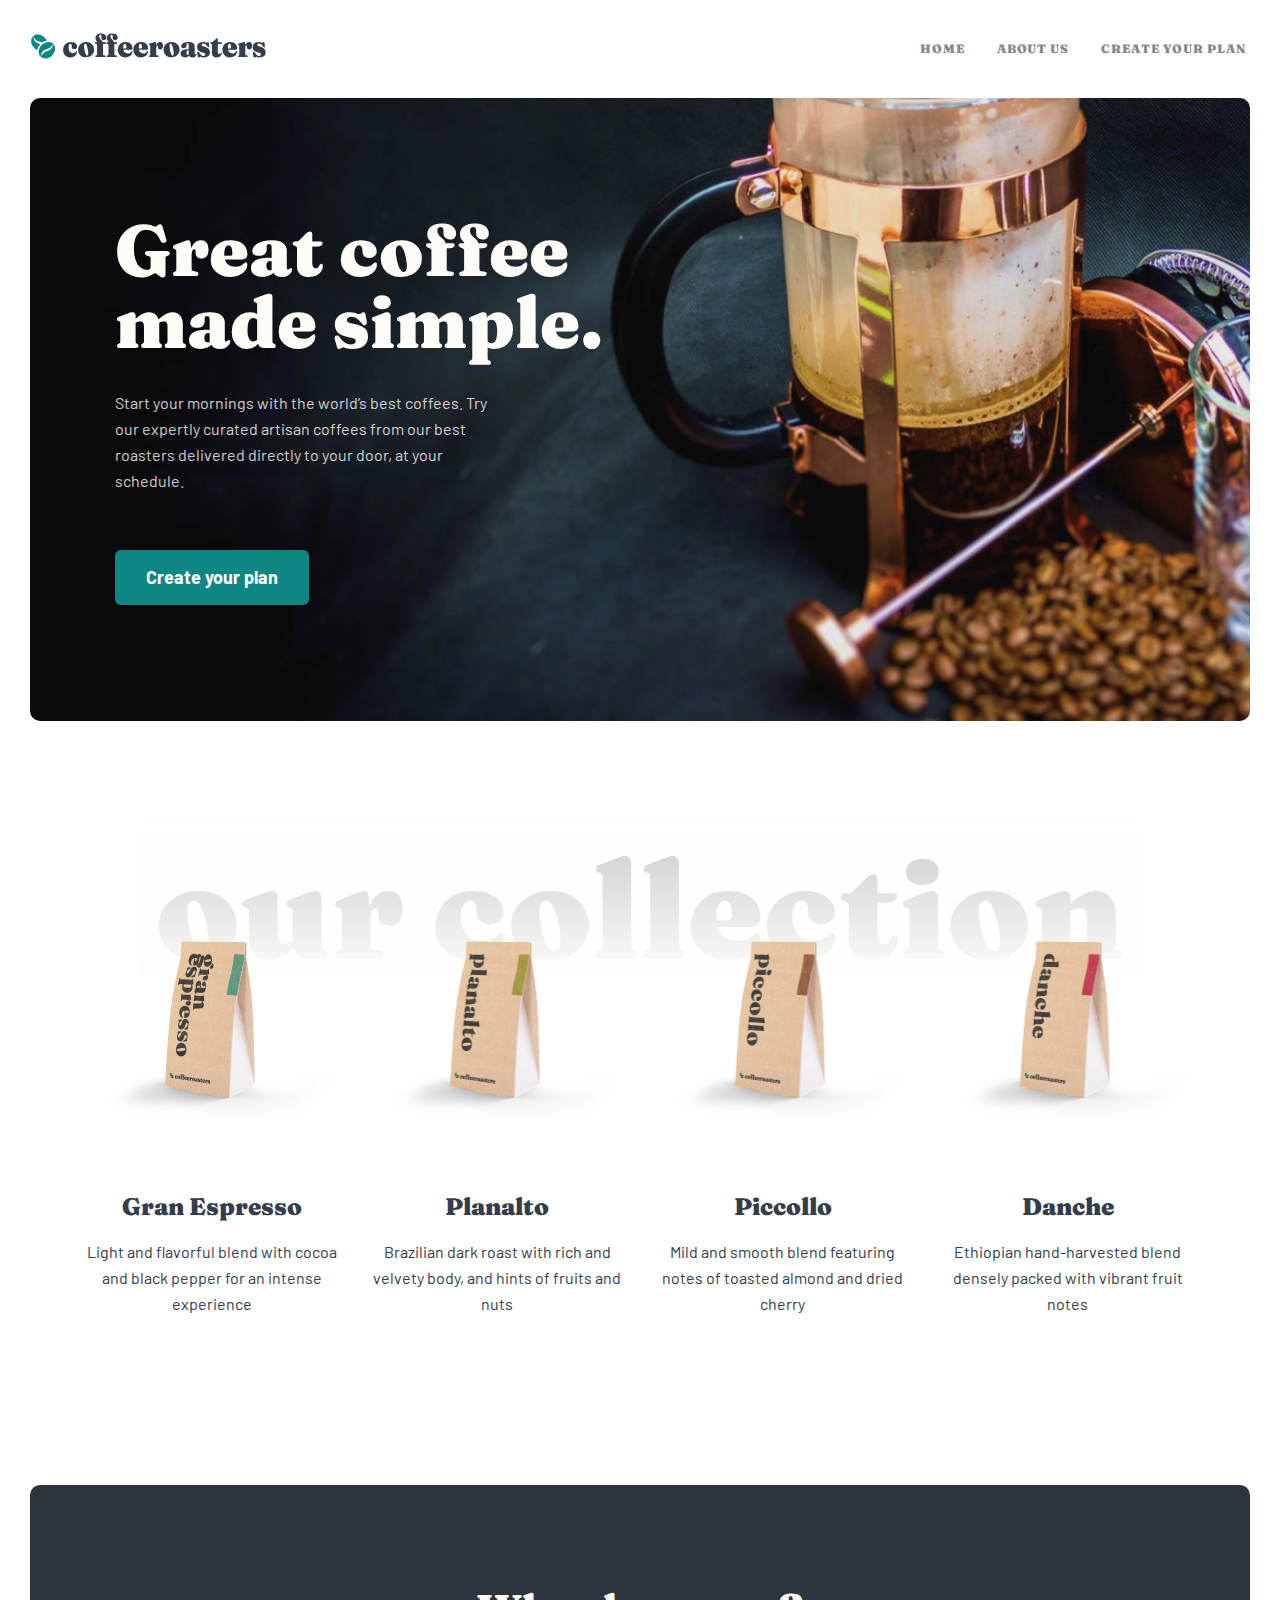
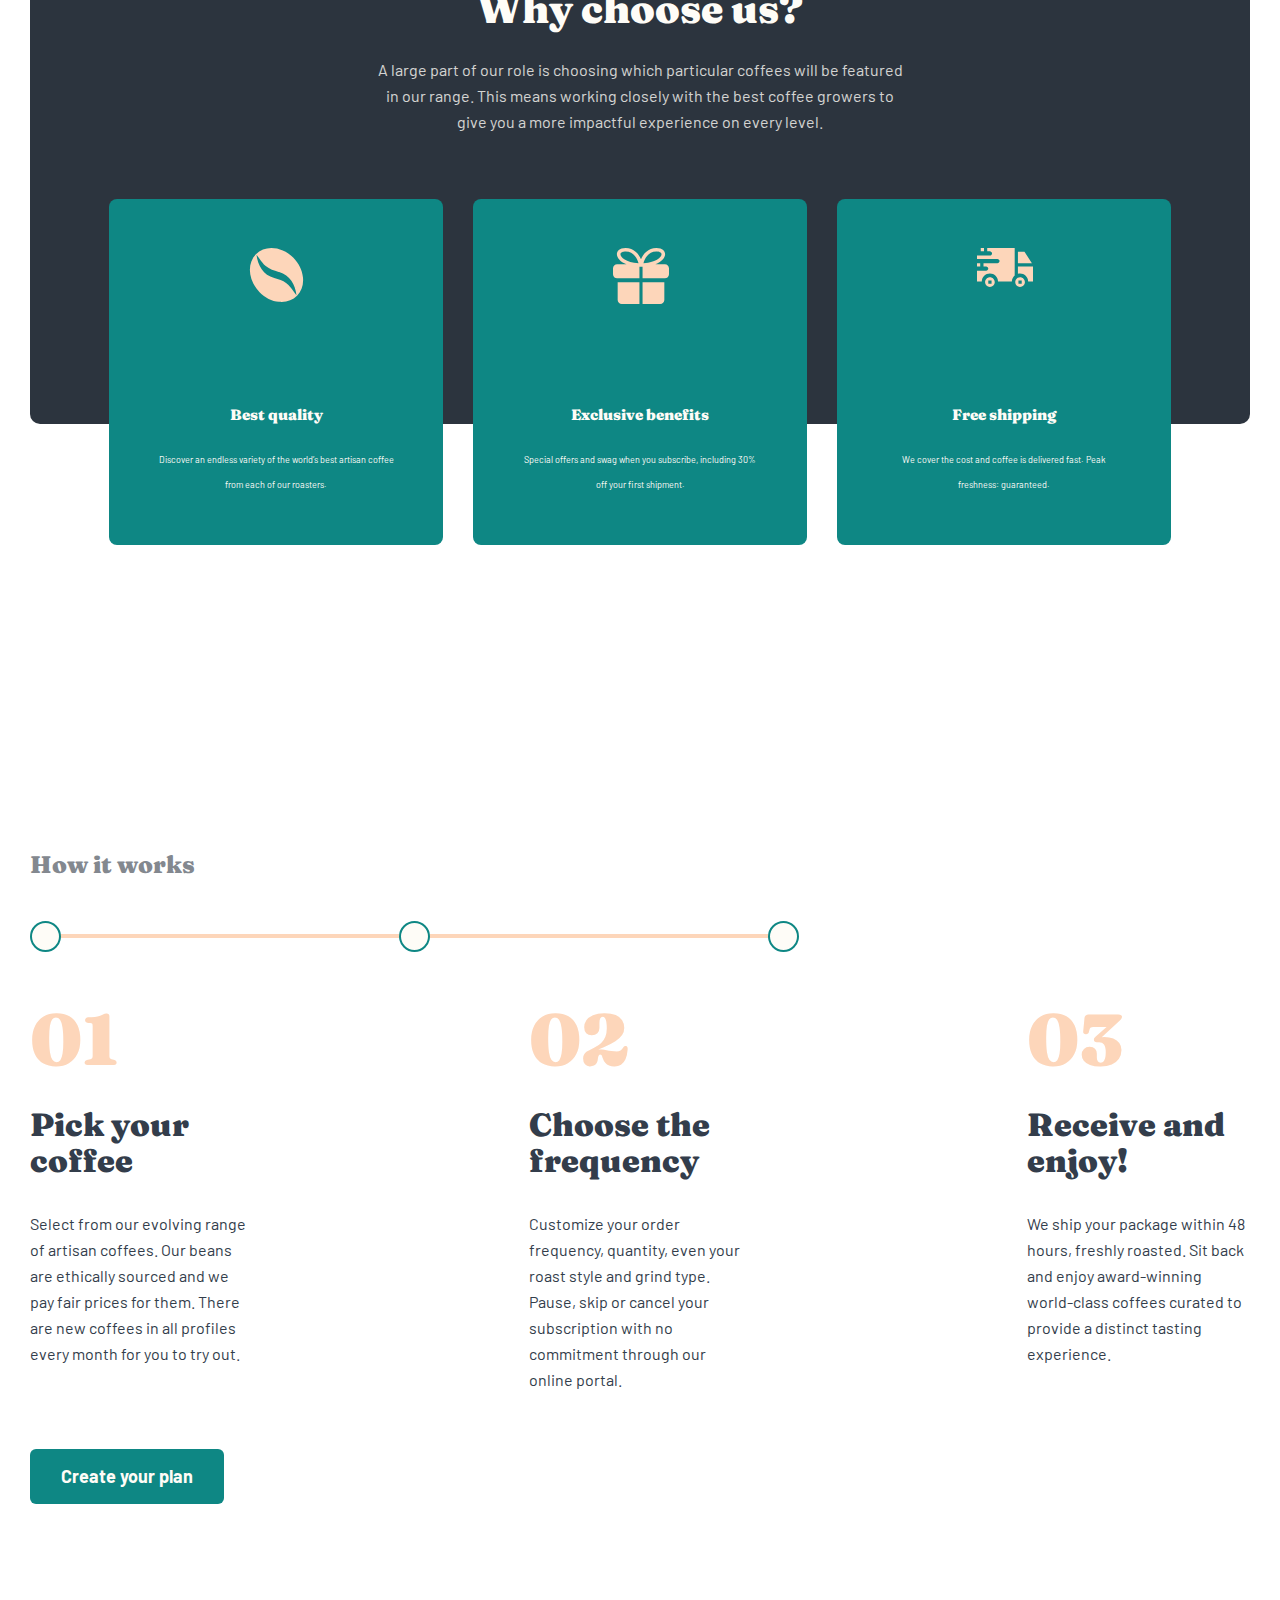
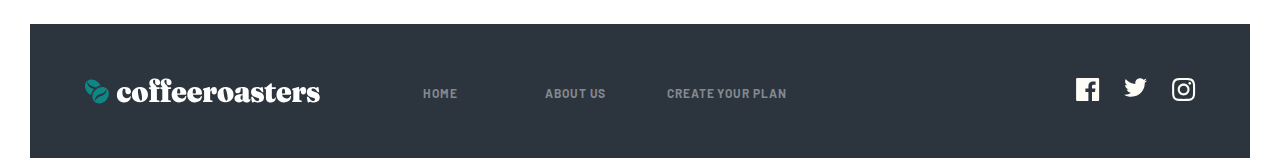
==== commit a9d8c258: "Initial commit" ====
--- a/index.html
+++ b/index.html
@@ -26,7 +26,7 @@
               <a class="header-box__link" href="./index.html">HOME</a>
             </li>
             <li class="header-box__item">
-              <a class="header-box__link" href="#">ABOUT US</a>
+              <a class="header-box__link" href="./about.html">ABOUT US</a>
             </li>
             <li class="header-box__item">
               <a class="header-box__link" href="#">Create your plan</a>
--- a/css/main.css
+++ b/css/main.css
@@ -99,7 +99,7 @@
 }
 
 /* STICKY-FOOTER */
-.site-main {
+main {
   flex-grow: 1;
 }
 
@@ -147,6 +147,8 @@
   height: calc(100vh - 92px);
   padding-top: 40px;
   background: linear-gradient(360deg, rgba(254, 252, 247, 0.504981) 0%, #FEFCF7 55.94%);
+  animation-name: slidedown;
+  animation-duration: 1s;
 }
 
 .header-box__item:not(:last-child) {
@@ -163,9 +165,11 @@
   justify-content: center;
   color: #333D4B;
 }
-.header-box__link:hover{
+
+.header-box__link:hover {
   color: #333D4B;
 }
+
 @media only screen and (min-width: 650px) {
   .site-header {
     position: static;
@@ -211,7 +215,14 @@
     text-transform: uppercase;
   }
 }
-
+@keyframes slidedown{
+  from{
+    transform: translateX(-200px);
+  }
+  to{
+    transform: translateX(0px);
+  }
+}
 /* SITE HEADER END */
 
 /* SITE MAIN START */
@@ -260,7 +271,7 @@
 }
 
 .great-box__link,
-.works-box__link{
+.works-box__link {
   padding: 15px 31px;
   font-size: 18px;
   line-height: 25px;
@@ -269,11 +280,13 @@
   background: #0E8784;
   border-radius: 6px;
 }
+
 .great-box__link:hover,
-.works-box__link:hover{
+.works-box__link:hover {
   background-color: #66D2CF;
   transition: all 0.3s ease;
 }
+
 @media only screen and (min-width: 337px) {
   .great-box__text {
     font-size: 13px;
@@ -522,7 +535,8 @@
 
 /* SECTION CHOOSE START */
 .choose-wrapper {
-  padding: 64px 24px 144px 24px;
+  position: relative;
+  padding: 64px 24px 608px 24px;
   background-color: #2C343E;
   border-radius: 10px;
 }
@@ -533,6 +547,7 @@
   margin: 0px auto 64px auto;
   background-color: #2C343E;
 }
+
 .choose-box__title {
   margin: 0px 0px 24px 0px;
   font-family: "Fraunces";
@@ -552,14 +567,25 @@
   opacity: 0.8;
 }
 
+.choose-list {
+  position: absolute;
+  right: 0px;
+  left: 0px;
+  width: 100%;
+  max-width: 1110px;
+  margin: 0 auto;
+  padding: 0px 24px;
+}
+
 .choose-list__item {
   position: relative;
   margin-bottom: 24px;
   padding: 200px 34px 51px 34px;
   background: #0E8784;
-border-radius: 8px;
-}
-.choose-list__item::before{
+  border-radius: 8px;
+}
+
+.choose-list__item::before {
   position: absolute;
   top: calc(50% + -118px);
   left: calc(50% + -34px);
@@ -568,90 +594,109 @@
   background-image: url("../images/best.svg");
   content: "";
 }
-.choose-list__item:nth-child(2)::before{
+
+.choose-list__item:nth-child(2)::before {
   background-image: url("../images/exclusive.svg");
   width: 72px;
   content: "";
 }
-.choose-list__item:nth-child(3)::before{
+
+.choose-list__item:nth-child(3)::before {
   background-image: url("../images/free.svg");
   width: 72px;
   height: 50px;
   content: "";
 }
-.choose-list__box{
+
+.choose-list__box {
   width: 100%;
   max-width: 212px;
   margin: 0 auto;
 }
+
 .choose-list__title {
   margin: 0px 0px 24px 0px;
   font-family: "Fraunces";
   font-size: 17px;
   line-height: 32px;
   font-weight: 900;
-text-align: center; 
-color: #FEFCF7;
-}
+  text-align: center;
+  color: #FEFCF7;
+}
+
 .choose-list__text {
   margin: 0px;
   font-size: 12px;
-line-height: 25px;
-text-align: center;
-color: #FEFCF7;
-}
-@media only screen and (min-width: 329px){
-  .choose-box__title{
+  line-height: 25px;
+  text-align: center;
+  color: #FEFCF7;
+}
+
+@media only screen and (min-width: 329px) {
+  .choose-box__title {
     font-size: 24px;
   }
-  .choose-box__text{
+
+  .choose-box__text {
     font-size: 13px;
   }
-  .choose-list__text{
+
+  .choose-list__text {
     font-size: 13px;
   }
 }
-@media only screen and (min-width: 341px){
-  .choose-list__title{
+
+@media only screen and (min-width: 341px) {
+  .choose-list__title {
     font-size: 19px;
   }
 }
-@media only screen and (min-width: 343px){
-  .choose-list__text{
+
+@media only screen and (min-width: 343px) {
+  .choose-list__text {
     font-size: 14px;
   }
 }
-@media only screen and (min-width: 348px){
-  .choose-box__title{
+
+@media only screen and (min-width: 348px) {
+  .choose-box__title {
     font-size: 26px;
   }
-  .choose-box__text{
+
+  .choose-box__text {
     font-size: 14px;
   }
 }
-@media only screen and (min-width: 357px){
-  .choose-list__title{
+
+@media only screen and (min-width: 357px) {
+  .choose-list__title {
     font-size: 24px;
   }
-  .choose-list__text{
+
+  .choose-list__text {
     font-size: 15px;
   }
 }
+
 @media only screen and (min-width: 425px) {
-  .choose-box__title{
+  .choose-box__title {
     font-size: 28px;
   }
-  .choose-box__text{
+
+  .choose-box__text {
     font-size: 15px;
   }
-  .choose-list__title{
+
+  .choose-list__title {
     font-size: 24px;
   }
 }
+
 @media only screen and (min-width: 650px) {
-  .choose-wrapper{
-    padding: 58px 58px 144px 58px;
-  }
+  .choose-wrapper {
+    padding: 58px 58px 300px 58px;
+  }
+
   .choose-box {
     width: 100%;
     max-width: 496px;
@@ -661,10 +706,12 @@
     font-size: 32px;
     line-height: 48px;
   }
-  .choose-list__item{
+
+  .choose-list__item {
     padding: 41px 48px 41px 181px;
   }
-  .choose-list__item::before{
+
+  .choose-list__item::before {
     position: absolute;
     top: calc(50% + -24px);
     left: 70px;
@@ -675,100 +722,123 @@
     background-repeat: no-repeat;
     content: "";
   }
-  .choose-list__item:nth-child(2):before{
+
+  .choose-list__item:nth-child(2):before {
     width: 56px;
   }
-  .choose-list__item:nth-child(3):before{
+
+  .choose-list__item:nth-child(3):before {
     height: 39px;
   }
-  .choose-list__box{
+
+  .choose-list__box {
     width: 100%;
     max-width: 344px;
     margin-right: auto;
   }
-  .choose-list__title{
+
+  .choose-list__title {
     margin-bottom: 16px;
     font-size: 17px;
     text-align: left;
   }
-  .choose-list__text{
+
+  .choose-list__text {
     font-size: 11px;
     text-align: left;
   }
 }
-@media only screen and (min-width: 680px){
-  .choose-list__title{
+
+@media only screen and (min-width: 680px) {
+  .choose-list__title {
     font-size: 22px;
   }
-  .choose-list__text{
+
+  .choose-list__text {
     font-size: 12px;
   }
 }
-@media only screen and (min-width: 706px){
-  .choose-list__title{
+
+@media only screen and (min-width: 706px) {
+  .choose-list__title {
     font-size: 19px;
   }
-  .choose-list__text{
+
+  .choose-list__text {
     font-size: 13px;
   }
 }
-@media only screen and (min-width: 732px){
-  .choose-list__title{
+
+@media only screen and (min-width: 732px) {
+  .choose-list__title {
     font-size: 22px;
   }
-  .choose-list__text{
+
+  .choose-list__text {
     font-size: 14px;
   }
 }
-@media only screen and (min-width: 741px){
-  .choose-list__item::before{
+
+@media only screen and (min-width: 741px) {
+  .choose-list__item::before {
     left: calc(50% + -218px);
   }
-  .choose-list__title{
+
+  .choose-list__title {
     font-size: 24px;
   }
-  .choose-list__text{
+
+  .choose-list__text {
     font-size: 15px;
   }
 }
+
 @media only screen and (min-width: 1024px) {
-  .choose-wrapper{
-    padding: 100px 85px 0px 85px;
-  }
-  .choose-box{
+  .choose-wrapper {
+    padding: 100px 85px 225px 85px;
+  }
+
+  .choose-box {
     width: 100%;
     max-width: 529px;
   }
-  
+
   .choose-box__title {
     font-size: 40px;
     line-height: 48px;
   }
-  .choose-box__text{
+
+  .choose-box__text {
     font-size: 16px;
-line-height: 26px;
-  }
-  .choose-list{
+    line-height: 26px;
+  }
+
+  .choose-list {
     display: flex;
   }
-  .choose-list__item{
+
+  .choose-list__item {
     width: 100%;
     max-width: 350px;
     margin: 0px;
     padding: 200px 48px 48px 48px;
   }
-  .choose-list__item:not(:last-child){
+
+  .choose-list__item:not(:last-child) {
     margin-right: 30px;
   }
-  .choose-list__item::before{
+
+  .choose-list__item::before {
     top: calc(50% + -124px);
     left: calc(50% + -27px);
   }
-  .choose-list__title{
+
+  .choose-list__title {
     font-size: 15px;
     text-align: center;
   }
-  .choose-list__text{
+
+  .choose-list__text {
     font-size: 9px;
     text-align: center;
   }
@@ -778,6 +848,7 @@
 
 /* SECTION WORKS START */
 .works {
+  padding-top: 700px;
   padding-bottom: 120px;
 }
 
@@ -788,64 +859,77 @@
   line-height: 32px;
   text-align: center;
   font-weight: 900;
-color: #83888F;
-}
-.works-box__tinys {
-}
+  color: #83888F;
+}
+
 .works-box__list {
   margin-bottom: 79px;
 }
-.works-box__item{
+
+.works-box__item {
   width: 100%;
   max-width: 327px;
   margin: 0 auto;
 }
-.works-box__item:not(:last-child){
+
+.works-box__item:not(:last-child) {
   margin-bottom: 56px;
 }
+
 .works-box__number {
   margin: 0px 0px 24px 0px;
   font-family: "Fraunces";
   font-size: 72px;
   line-height: 72px;
   font-weight: 900;
-text-align: center;
-color: #FDD6BA;
-}
+  text-align: center;
+  color: #FDD6BA;
+}
+
 .works-box__list-title {
   font-family: "Fraunces";
   font-size: 25px;
   line-height: 32px;
   font-weight: 900;
-text-align: center;
-color: #333D4B;
-}
+  text-align: center;
+  color: #333D4B;
+}
+
 .works-box__text {
   margin: 0px;
   font-size: 13px;
-line-height: 25px;
-text-align: center;
-color: #333D4B;
-}
-@media only screen and (min-width: 330px){
+  line-height: 25px;
+  text-align: center;
+  color: #333D4B;
+}
+
+@media only screen and (min-width: 330px) {
   .works-box__text {
     font-size: 14px;
   }
 }
-@media only screen and (min-width: 352px){
-  .works-box__list-title{
+
+@media only screen and (min-width: 352px) {
+  .works-box__list-title {
     font-size: 28px;
   }
+
   .works-box__text {
     font-size: 15px;
   }
 }
-@media only screen and (min-width: 650px){
-  .works-box__title{
+
+@media only screen and (min-width: 650px) {
+  .works {
+    padding-top: 425px;
+  }
+
+  .works-box__title {
     margin-bottom: 40px;
     text-align: left;
   }
-  .works-box__tinys{
+
+  .works-box__tinys {
     display: inline-block;
     width: 31px;
     height: 31px;
@@ -853,160 +937,647 @@
     background-color: #FEFCF7;
     border: 2px solid #0E8784;
   }
-  .works-box__tiny{
+
+  .works-box__tiny {
     position: relative;
     display: block;
     margin-bottom: 48px;
   }
-  .works-box__tiny::after{
+
+  .works-box__tiny::after {
     position: absolute;
     left: 0px;
     bottom: 17px;
     z-index: -1;
-    width: 390px;
+    width: 405px;
     border: 2px solid #FDD6BA;
     content: "";
   }
-  .works-box__tinys:not(:last-child){
-    margin-right: 150px;
-  }
-  .works-box__list{
+
+  .works-box__tinys:not(:last-child) {
+    margin-right: 170px;
+  }
+
+  .works-box__list {
     display: flex;
     justify-content: space-between;
     margin: 0px;
   }
-  .works-box__item{
+
+  .works-box__item {
     width: 100%;
     max-width: 223px;
     margin: 0px;
   }
-  .works-box__item:not(:last-child)
-  {
+
+  .works-box__item:not(:last-child) {
     margin-right: 10px;
   }
+
   .works-box__number {
     font-family: "Fraunces";
     font-size: 72px;
-  text-align: left;
-  }
+    text-align: left;
+  }
+
   .works-box__list-title {
     font-size: 25px;
-  text-align: left;
-  }
+    text-align: left;
+  }
+
   .works-box__text {
     font-size: 13px;
-  text-align: left;
-  }
-}
-@media only screen and (min-width: 550px){
-  .works-box__link-tiny{
+    text-align: left;
+  }
+}
+
+@media only screen and (min-width: 550px) {
+  .works-box__link-tiny {
     margin: 0 auto;
   }
 }
-@media only screen and (min-width: 650px){
-  .works-box__link-tiny{
-    margin: 0px;
-  }
-}
-@media only screen and (min-width: 1024px){
-  .works-box__tinys:not(:last-child){
+
+@media only screen and (min-width: 650px) {
+  .works-box__link-tiny {
+    margin: 0px;
+  }
+}
+
+@media only screen and (min-width: 1024px) {
+  .works-box__tinys:not(:last-child) {
     margin-right: 335px;
   }
-  .works-box__tiny::after{
+
+  .works-box__tiny::after {
     width: 740px;
   }
-  .works-box__list-title{
+
+  .works-box__list-title {
     font-size: 32px;
     line-height: 36px;
   }
-  .works-box__text{
+
+  .works-box__text {
     font-size: 16px;
-line-height: 26px;
-  }
-}
+    line-height: 26px;
+  }
+}
+
 /* SECTION WORKS END */
 
 /* SITE MAIN END */
 
 /* SITE FOOTER START */
-.site-footer {
-}
 .footer-box {
   padding: 54px;
   background-color: #2C343E;
 }
-.logo-footer{
+
+.logo-footer {
   display: flex;
   justify-content: center;
   margin-bottom: 50px;
 }
-.logo-footer__img{
+
+.logo-footer__img {
   width: 163px;
   height: 18px;
 }
+
 .footer-box__list {
   margin-bottom: 49px;
 }
+
 .footer-box__item {
   width: 100%;
   max-width: 122px;
   margin: 0 auto;
   margin-bottom: 24px;
 }
+
 .footer-box__link {
   display: flex;
   justify-content: center;
   font-size: 12px;
   line-height: 15px;
   font-weight: 700;
-letter-spacing: 0.923077px;
-text-transform: uppercase;
-color: #83888F;
-}
-.footer-box__link:hover{
+  letter-spacing: 0.923077px;
+  text-transform: uppercase;
+  color: #83888F;
+}
+
+.footer-box__link:hover {
   color: #FEFCF7;
 }
+
 .footer-box__list-icon {
   display: flex;
   width: 120px;
   margin: 0 auto;
 }
-.footer-box__item-icon:not(:last-child){
+
+.footer-box__item-icon:not(:last-child) {
   margin-right: 24px;
 }
-@media only screen and (min-width: 650px){
-  .logo-footer__img{
+
+@media only screen and (min-width: 650px) {
+  .logo-footer__img {
     width: 236px;
     height: 26px;
   }
-  .footer-box__list{
+
+  .footer-box__list {
     display: flex;
     width: 100%;
     max-width: 366px;
     margin: 0 auto 65px auto;
   }
 }
-@media only screen and (min-width: 1024px){
-   .footer-box{
+
+@media only screen and (min-width: 1024px) {
+  .footer-box {
     display: flex;
     align-items: center;
-   }
-   .logo-footer{
+  }
+
+  .logo-footer {
     margin-bottom: 0px;
     margin-right: 103px;
-   }
-   .footer-box__list{
+  }
+
+  .footer-box__list {
     margin: 0px;
     margin-right: auto;
-   }
-   .footer-box__item{
-    margin: 0px;
-   }
-   .footer-box__link{
+  }
+
+  .footer-box__item {
+    margin: 0px;
+  }
+
+  .footer-box__link {
     display: inline-block;
-   }
-   .footer-box__list-icon{
-    margin: 0px;
-   }
-}
-/* SITE FOOTER END */+  }
+
+  .footer-box__list-icon {
+    margin: 0px;
+  }
+}
+
+/* SITE FOOTER END */
+
+/* SITE 2 PAGE ABOUT START */
+.about {
+  margin-bottom: 120px;
+}
+
+.about-wrap {
+  padding: 111px 24px 87px 24px;
+  background-image: url("../images/aboutbg-m.jpg");
+  background-repeat: no-repeat;
+  background-size: cover;
+  background-position: center;
+  border-radius: 10px;
+}
+
+.about-wrap__box {
+  width: 100%;
+  max-width: 279px;
+  margin: 0 auto;
+
+}
+
+.about-wrap__title {
+  margin: 0px 0px 24px 0px;
+  font-family: "Fraunces";
+  font-size: 28px;
+  line-height: 28px;
+  font-weight: 900;
+  text-align: center;
+  color: #FEFCF7;
+}
+
+.about-wrap__text {
+  font-size: 13px;
+  line-height: 25px;
+  text-align: center;
+  color: #FEFCF7;
+  opacity: 0.8;
+}
+
+@media only screen and (min-width: 335px) {
+  .about-wrap__text {
+    font-size: 14px;
+  }
+}
+
+@media only screen and (min-width: 354px) {
+  .about-wrap__text {
+    font-size: 15px;
+  }
+}
+
+@media only screen and (min-width: 650px) {
+  .about-wrap {
+    background-image: url("../images/aboutbg-l.jpg");
+    padding: 118px 0px 118px 58px;
+  }
+
+  .about-wrap__box {
+    max-width: 398px;
+    margin: 0px;
+  }
+
+  .about-wrap__title {
+    font-size: 32px;
+    line-height: 40px;
+    text-align: left;
+  }
+
+  .about-wrap__text {
+    text-align: left;
+  }
+}
+
+@media only screen and (min-width: 1024px) {
+  .about-wrap {
+    background-image: url("../images/aboutbg-d.jpg");
+  }
+
+  .about-wrap__box {
+    max-width: 445px;
+  }
+
+  .about-wrap__title {
+    font-size: 40px;
+    line-height: 48px;
+  }
+
+  .about-wrap__text {
+    font-size: 16px;
+    line-height: 26px;
+  }
+}
+
+.commitment {
+  padding-bottom: 180px;
+}
+
+.commitment-box__img-m {
+  width: 280px;
+  height: 400px;
+  margin: 0 auto;
+}
+
+.commitment-box__img-t {
+  display: none;
+}
+
+.commitment-box__img-d {
+  display: none;
+}
+
+.commitment-box__title-box {
+  width: 100%;
+  max-width: 327px;
+  margin: 0 auto;
+}
+
+.commitment-box__title {
+  font-family: "Fraunces";
+  font-size: 27px;
+  line-height: 48px;
+  font-weight: 900;
+  text-align: center;
+  color: #333D4B;
+}
+
+.commitment-box__text {
+  font-size: 13px;
+  line-height: 25px;
+  text-align: center;
+  color: #333D4B;
+  opacity: 0.8;
+}
+
+@media only screen and (min-width: 333px) {
+  .commitment-box__text {
+    font-size: 14px;
+  }
+}
+
+@media only screen and (min-width: 338px) {
+  .commitment-box__text {
+    font-size: 15px;
+  }
+}
+
+@media only screen and (min-width: 650px) {
+  .commitment{
+    padding-bottom: 250px;
+  }
+  .commitment-box {
+    display: flex;
+    justify-content: space-between;
+  }
+
+  .commitment-box__img-m {
+    display: none;
+  }
+
+  .commitment-box__img-t {
+    display: block;
+    margin-right: 20px;
+  }
+
+  .commitment-box__title-box {
+    max-width: 339px;
+    margin: 0px;
+  }
+
+  .commitment-box__title {
+    margin: 0px 0px 30px 0px;
+    text-align: left;
+  }
+
+  .commitment-box__text {
+    font-size: 16px;
+    text-align: left;
+  }
+}
+
+@media only screen and (min-width: 746px) {
+  .commitment-box__img-t {
+    margin-right: auto;
+  }
+}
+
+@media only screen and (min-width: 1024px) {
+  .commitment-box__img-t {
+    display: none;
+  }
+
+  .commitment-box__img-d {
+    display: block;
+    width: 445px;
+    height: 520px;
+    margin-right: 30px;
+  }
+
+  .commitment-box__title-box {
+    max-width: 540px;
+  }
+
+  .commitment-box__title {
+    font-size: 40px;
+  }
+}
+
+@media only screen and (min-width: 1074px) {
+  .commitment-box__img-d {
+    margin-right: auto;
+  }
+}
+
+/* SECTION COMMITMENT END */
+
+/* SECTION QUALITY START */
+.quality-box {
+  position: relative;
+  padding: 101px 20px 61px 20px;
+  margin-bottom: 100px;
+  background-color: #2C343E;
+  border-radius: 10px;
+}
+
+.quality-box__img-m {
+  position: absolute;
+  top: -80px;
+  right: 0px;
+  left: 0px;
+  width: 250px;
+  margin: 0 auto;
+  border-radius: 10px;
+}
+
+.quality-box__img-t {
+  display: none;
+}
+
+.quality-box__img-d {
+  display: none;
+}
+
+.quality-box__title-box {
+  width: 100%;
+  max-width: 279px;
+  margin: 0 auto;
+}
+
+.quality-box__title {
+  margin: 0px 0px 24px 0px;
+  font-family: "Fraunces";
+  font-size: 25px;
+  line-height: 28px;
+  font-weight: 900;
+  text-align: center;
+  color: #FEFCF7;
+}
+
+.quality-box__text {
+  margin: 0px;
+  font-size: 13px;
+  line-height: 25px;
+  text-align: center;
+  color: #FEFCF7;
+  opacity: 0.8;
+}
+@media only screen and (min-width: 337px){
+  .quality-box__text{
+    font-size: 14px;
+  }
+}
+@media only screen and (min-width: 357px){
+  .quality-box__title{
+    font-size: 28px;
+  }
+  .quality-box__text{
+    font-size: 15px;
+  }
+}
+@media only screen and (min-width: 430px){
+  .quality-box{
+    padding-top: 151px;
+  }
+  .quality-box__img-m{
+    width: 340px;
+  }
+}
+@media only screen and (min-width: 650px){
+  .quality-box{
+    padding: 215px 40px 61px 40px;
+  }
+  .quality-box__img-m{
+    display: none;
+  }
+  .quality-box__img-t{
+    position: absolute;
+    top: -150px;
+    right: 0px;
+    left: 0px;
+    display: block;
+    width: 540px;
+    height: 320px;
+    margin: 0 auto;
+    border-radius: 10px;
+  }
+  .quality-box__title-box{
+    width: 100%;
+    max-width: 540px;
+  }
+}
+@media only screen and (min-width: 850px){
+  .quality-box__img-t{
+    width: 700px;
+  }
+}
+@media only screen and (min-width: 1024px){
+  .quality-box{
+    padding: 100px 0px 176px 85px;
+  }
+  .quality-box__img-t{
+    display: none;
+  }
+  .quality-box__img-d{
+    position: absolute;
+    top: -80px;
+    right: 40px;
+    display: block;
+    width: 400px;
+    height: 474px;
+    border-radius: 10px;
+  }
+  .quality-box__title-box{
+    width: 100%;
+    max-width: 405px;
+    margin: 0px;
+  }
+  .quality-box__title{
+    font-size: 26px;
+    text-align: left;
+  }
+  .quality-box__text{
+    font-size: 12px;
+    text-align: left;
+  }
+}
+@media only screen and (min-width: 1170px){
+  .quality-box__title-box{
+    max-width: 540px;
+  }
+  .quality-box__title{
+    font-size: 40px;
+line-height: 48px;
+  }
+  .quality-box__text{
+    font-size: 16px;
+line-height: 26px;
+  }
+}
+@media only screen and (min-width: 1220px){
+  .quality-box__img-d{
+    width: 474px;
+  }
+}
+/* SECTION QUALITY END */
+
+/* SECTION HEADQUARTERS START */
+.headquarters {
+  padding-bottom: 120px;
+} 
+.headquarters-box__title {
+  margin: 0px 0px 169px 0px;
+  font-family: "Fraunces";
+  font-size: 24px;
+  line-height: 32px;
+  font-weight: 900;
+text-align: center;
+color: #83888F;
+}
+.headquarters-box__item {
+  position: relative;
+}
+.headquarters-box__item:not(:last-child){
+  margin-bottom: 177px;
+}
+.headquarters-box__item::before{
+  position: absolute;
+  top: -96px;
+  right: 0px;
+  left: 0px;
+  width: 41px;
+  height: 49px;
+  margin: 0 auto;
+  background-image: url("../images/uk.svg");
+  content: "";
+}
+.headquarters-box__item:nth-child(2)::before{
+  width: 52px;
+  height: 50px;
+  background-image: url("../images/canada.svg");
+}
+.headquarters-box__item:nth-child(3)::before{
+  width: 49px;
+  height: 44px;
+  background-image: url("../images/australia.svg");
+}
+.headquarters-box__list-title {
+  margin: 0px 0px 22px 0px;
+  font-family: "Fraunces";
+  font-size: 28px;
+  line-height: 36px;
+  font-weight: 900;
+text-align: center;
+color: #333D4B;
+
+}
+.headquarters-box__adress {
+  font-style: normal; 
+  font-size: 16px;
+line-height: 26px;
+text-align: center;
+color: #333D4B;
+}
+.headquarters-box__text {
+  margin: 0px 0px 5px 0px;
+  color: #333D4B;
+}
+@media only screen and (min-width: 650px){
+  .headquarters{
+    padding-bottom: 168px;
+  }
+  .headquarters-box__title{
+    text-align: left;
+    margin-bottom: 170px;
+  }
+  .headquarters-box__list{
+    display: flex;
+    justify-content: space-between;
+  }
+  .headquarters-box__item:not(:last-child){
+    margin: 0px;
+  }
+  .headquarters-box__list-title{
+    text-align: left;
+  }
+  .headquarters-box__adress{
+    text-align: left;
+  }
+}
+@media only screen and (min-width: 1024px){
+  .headquarters-box__list-title{
+    font-size: 32px;
+line-height: 36px;
+  }
+}
+/* SECTION HEADQUARTERS END */
+/* SITE 2 PAGE ABOUT END */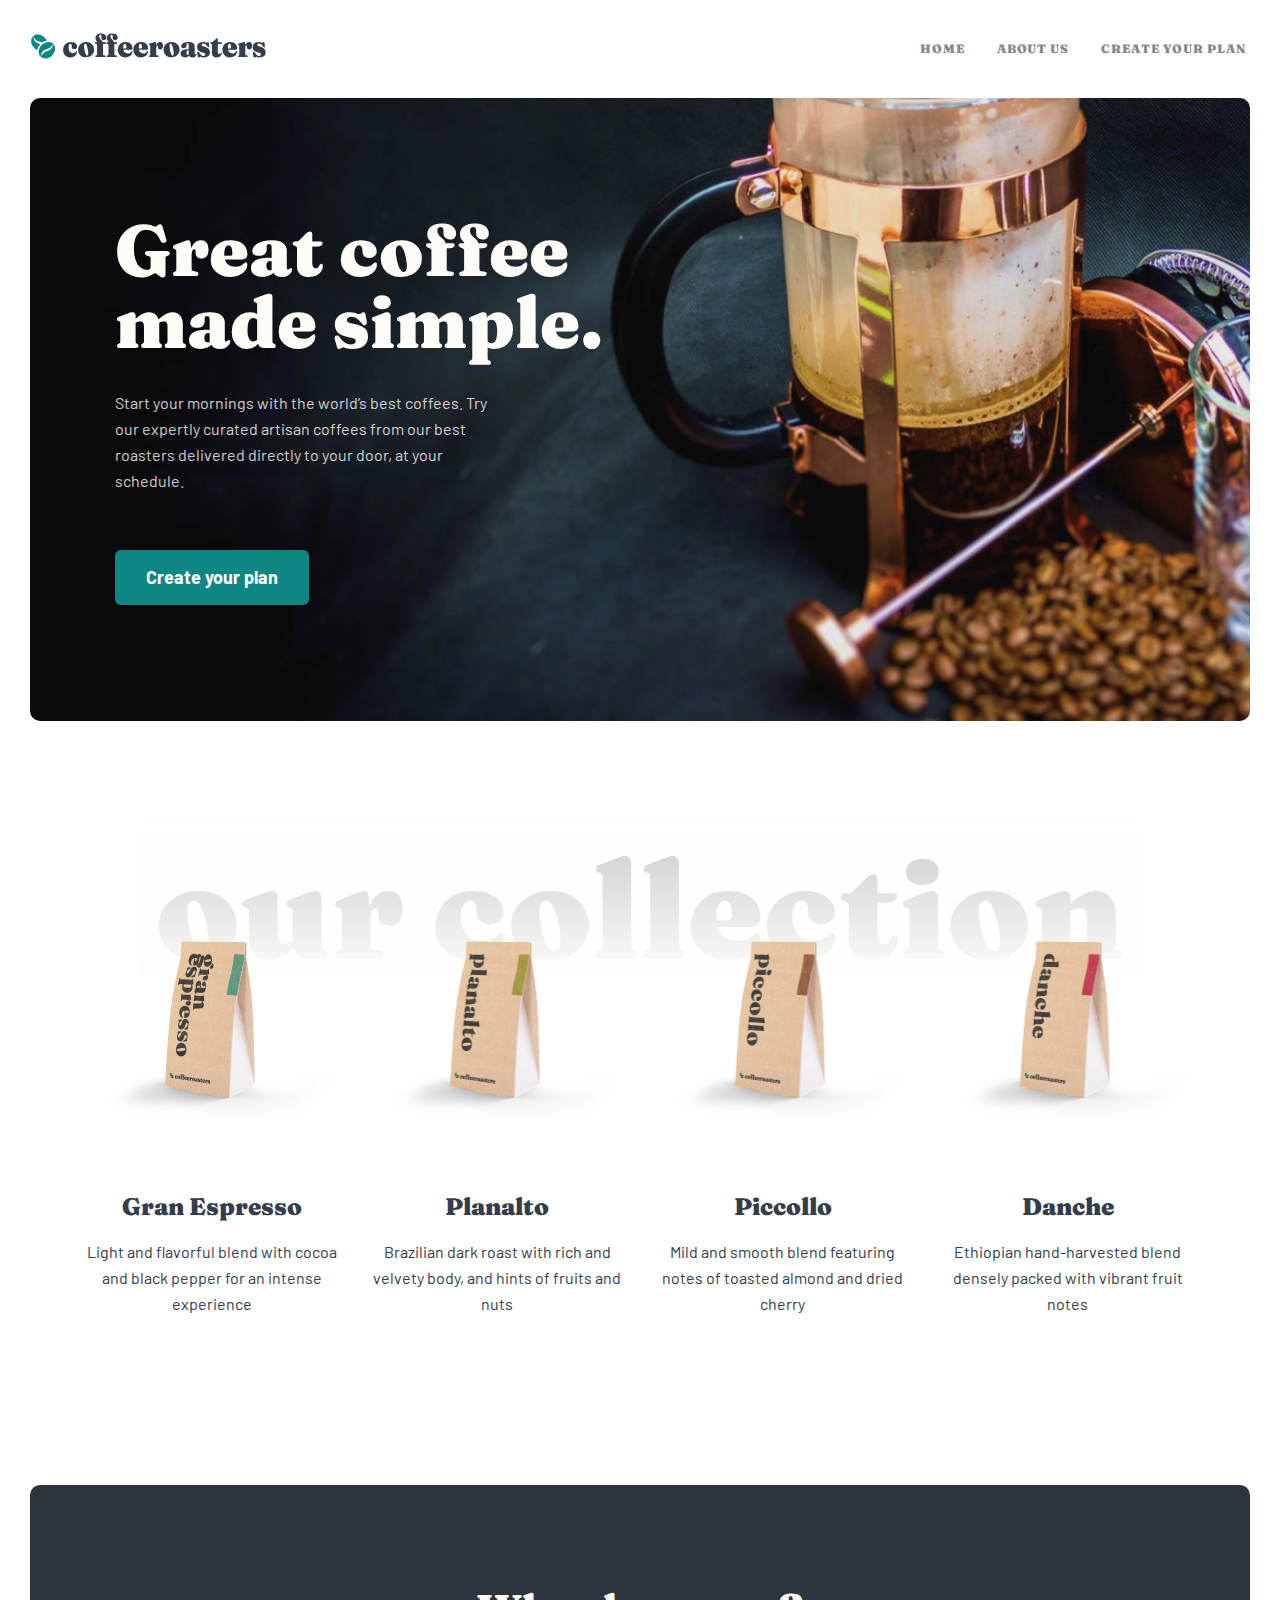
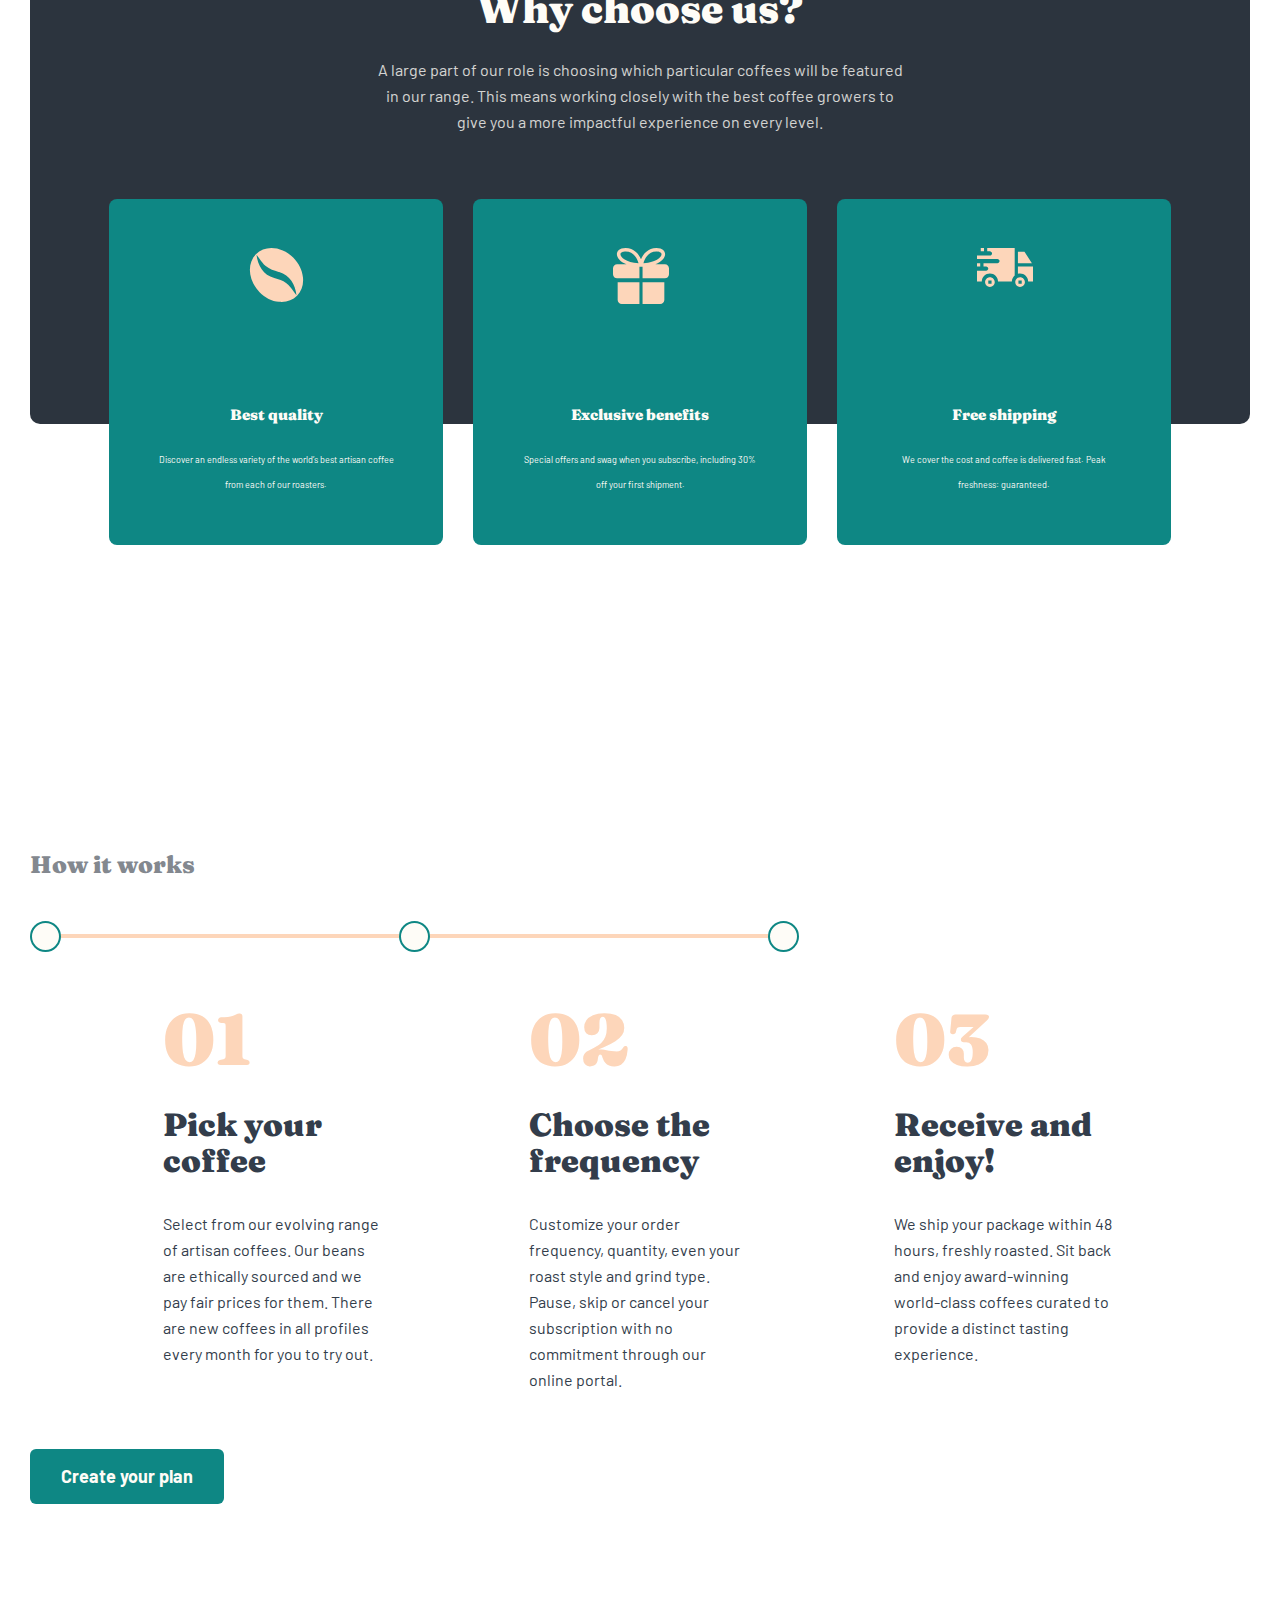
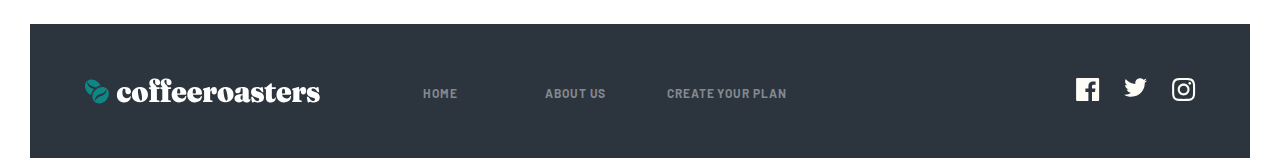
==== commit 9f848bd1: "Responsive" ====
--- a/index.html
+++ b/index.html
@@ -29,7 +29,7 @@
               <a class="header-box__link" href="./about.html">ABOUT US</a>
             </li>
             <li class="header-box__item">
-              <a class="header-box__link" href="#">Create your plan</a>
+              <a class="header-box__link" href="./create.html">CREATE YOUR PLAN</a>
             </li>
           </ul>
         </nav>
@@ -222,10 +222,10 @@
             <a class="footer-box__link" href="./index.html">HOME</a>
           </li>
           <li class="footer-box__item">
-            <a class="footer-box__link" href="./index.html">ABOUT US</a>
+            <a class="footer-box__link" href="./about.html">ABOUT US</a>
           </li>
           <li class="footer-box__item">
-            <a class="footer-box__link" href="./index.html">Create your plan</a>
+            <a class="footer-box__link" href="./create.html">Create your plan</a>
           </li>
         </ul>
         <ul class="footer-box__list-icon">
--- a/css/main.css
+++ b/css/main.css
@@ -215,14 +215,17 @@
     text-transform: uppercase;
   }
 }
-@keyframes slidedown{
-  from{
+
+@keyframes slidedown {
+  from {
     transform: translateX(-200px);
   }
-  to{
+
+  to {
     transform: translateX(0px);
   }
 }
+
 /* SITE HEADER END */
 
 /* SITE MAIN START */
@@ -967,7 +970,6 @@
   .works-box__item {
     width: 100%;
     max-width: 223px;
-    margin: 0px;
   }
 
   .works-box__item:not(:last-child) {
@@ -1272,9 +1274,10 @@
 }
 
 @media only screen and (min-width: 650px) {
-  .commitment{
+  .commitment {
     padding-bottom: 250px;
   }
+
   .commitment-box {
     display: flex;
     justify-content: space-between;
@@ -1391,35 +1394,43 @@
   color: #FEFCF7;
   opacity: 0.8;
 }
-@media only screen and (min-width: 337px){
-  .quality-box__text{
+
+@media only screen and (min-width: 337px) {
+  .quality-box__text {
     font-size: 14px;
   }
 }
-@media only screen and (min-width: 357px){
-  .quality-box__title{
+
+@media only screen and (min-width: 357px) {
+  .quality-box__title {
     font-size: 28px;
   }
-  .quality-box__text{
+
+  .quality-box__text {
     font-size: 15px;
   }
 }
-@media only screen and (min-width: 430px){
-  .quality-box{
+
+@media only screen and (min-width: 430px) {
+  .quality-box {
     padding-top: 151px;
   }
-  .quality-box__img-m{
+
+  .quality-box__img-m {
     width: 340px;
   }
 }
-@media only screen and (min-width: 650px){
-  .quality-box{
+
+@media only screen and (min-width: 650px) {
+  .quality-box {
     padding: 215px 40px 61px 40px;
   }
-  .quality-box__img-m{
+
+  .quality-box__img-m {
     display: none;
   }
-  .quality-box__img-t{
+
+  .quality-box__img-t {
     position: absolute;
     top: -150px;
     right: 0px;
@@ -1430,24 +1441,29 @@
     margin: 0 auto;
     border-radius: 10px;
   }
-  .quality-box__title-box{
+
+  .quality-box__title-box {
     width: 100%;
     max-width: 540px;
   }
 }
-@media only screen and (min-width: 850px){
-  .quality-box__img-t{
+
+@media only screen and (min-width: 850px) {
+  .quality-box__img-t {
     width: 700px;
   }
 }
-@media only screen and (min-width: 1024px){
-  .quality-box{
+
+@media only screen and (min-width: 1024px) {
+  .quality-box {
     padding: 100px 0px 176px 85px;
   }
-  .quality-box__img-t{
+
+  .quality-box__img-t {
     display: none;
   }
-  .quality-box__img-d{
+
+  .quality-box__img-d {
     position: absolute;
     top: -80px;
     right: 40px;
@@ -1456,60 +1472,72 @@
     height: 474px;
     border-radius: 10px;
   }
-  .quality-box__title-box{
+
+  .quality-box__title-box {
     width: 100%;
     max-width: 405px;
     margin: 0px;
   }
-  .quality-box__title{
+
+  .quality-box__title {
     font-size: 26px;
     text-align: left;
   }
-  .quality-box__text{
+
+  .quality-box__text {
     font-size: 12px;
     text-align: left;
   }
 }
-@media only screen and (min-width: 1170px){
-  .quality-box__title-box{
+
+@media only screen and (min-width: 1170px) {
+  .quality-box__title-box {
     max-width: 540px;
   }
-  .quality-box__title{
+
+  .quality-box__title {
     font-size: 40px;
-line-height: 48px;
-  }
-  .quality-box__text{
+    line-height: 48px;
+  }
+
+  .quality-box__text {
     font-size: 16px;
-line-height: 26px;
-  }
-}
-@media only screen and (min-width: 1220px){
-  .quality-box__img-d{
+    line-height: 26px;
+  }
+}
+
+@media only screen and (min-width: 1220px) {
+  .quality-box__img-d {
     width: 474px;
   }
 }
+
 /* SECTION QUALITY END */
 
 /* SECTION HEADQUARTERS START */
 .headquarters {
   padding-bottom: 120px;
-} 
+}
+
 .headquarters-box__title {
   margin: 0px 0px 169px 0px;
   font-family: "Fraunces";
   font-size: 24px;
   line-height: 32px;
   font-weight: 900;
-text-align: center;
-color: #83888F;
-}
+  text-align: center;
+  color: #83888F;
+}
+
 .headquarters-box__item {
   position: relative;
 }
-.headquarters-box__item:not(:last-child){
+
+.headquarters-box__item:not(:last-child) {
   margin-bottom: 177px;
 }
-.headquarters-box__item::before{
+
+.headquarters-box__item::before {
   position: absolute;
   top: -96px;
   right: 0px;
@@ -1520,64 +1548,753 @@
   background-image: url("../images/uk.svg");
   content: "";
 }
-.headquarters-box__item:nth-child(2)::before{
+
+.headquarters-box__item:nth-child(2)::before {
   width: 52px;
   height: 50px;
   background-image: url("../images/canada.svg");
 }
-.headquarters-box__item:nth-child(3)::before{
+
+.headquarters-box__item:nth-child(3)::before {
   width: 49px;
   height: 44px;
   background-image: url("../images/australia.svg");
 }
+
 .headquarters-box__list-title {
   margin: 0px 0px 22px 0px;
   font-family: "Fraunces";
   font-size: 28px;
   line-height: 36px;
   font-weight: 900;
-text-align: center;
-color: #333D4B;
-
-}
+  text-align: center;
+  color: #333D4B;
+
+}
+
 .headquarters-box__adress {
-  font-style: normal; 
+  font-style: normal;
   font-size: 16px;
-line-height: 26px;
-text-align: center;
-color: #333D4B;
-}
+  line-height: 26px;
+  text-align: center;
+  color: #333D4B;
+}
+
 .headquarters-box__text {
   margin: 0px 0px 5px 0px;
   color: #333D4B;
 }
-@media only screen and (min-width: 650px){
-  .headquarters{
+
+@media only screen and (min-width: 650px) {
+  .headquarters {
     padding-bottom: 168px;
   }
-  .headquarters-box__title{
+
+  .headquarters-box__title {
     text-align: left;
     margin-bottom: 170px;
   }
-  .headquarters-box__list{
+
+  .headquarters-box__list {
     display: flex;
     justify-content: space-between;
   }
-  .headquarters-box__item:not(:last-child){
+
+  .headquarters-box__item:not(:last-child) {
     margin: 0px;
   }
-  .headquarters-box__list-title{
-    text-align: left;
-  }
-  .headquarters-box__adress{
-    text-align: left;
-  }
-}
-@media only screen and (min-width: 1024px){
-  .headquarters-box__list-title{
+
+  .headquarters-box__list-title {
+    text-align: left;
+  }
+
+  .headquarters-box__adress {
+    text-align: left;
+  }
+}
+
+@media only screen and (min-width: 1024px) {
+  .headquarters-box__list-title {
     font-size: 32px;
-line-height: 36px;
-  }
-}
+    line-height: 36px;
+  }
+}
+
 /* SECTION HEADQUARTERS END */
-/* SITE 2 PAGE ABOUT END */+/* SITE 2 PAGE ABOUT END */
+
+/* SITE 3 PAGE CREATE START */
+.create {
+  padding-bottom: 120px;
+}
+
+.create-wrap {
+  padding: 101px 24px 136px 24px;
+  background-image: url("../images/createbg-m.jpg");
+  background-size: cover;
+  background-repeat: no-repeat;
+  border-radius: 10px;
+}
+
+.create-wrap__box {
+  width: 100%;
+  max-width: 279px;
+  margin: 0 auto;
+}
+
+.create-wrap__title {
+  margin: 0px 0px 22px 0px;
+  font-family: "Fraunces";
+  font-size: 30px;
+  line-height: 40px;
+  font-weight: 900;
+  text-align: center;
+  color: #FEFCF7;
+}
+
+.create-wrap__text {
+  margin: 0px;
+  font-size: 12px;
+  line-height: 25px;
+  text-align: center;
+  color: #FEFCF7;
+  opacity: 0.8;
+}
+
+@media only screen and (min-width: 333px) {
+  .create-wrap__title {
+    font-size: 32px;
+  }
+
+  .create-wrap__text {
+    font-size: 13px;
+  }
+}
+
+@media only screen and (min-width: 353px) {
+  .create-wrap__title {
+    font-size: 34px;
+  }
+
+  .create-wrap__text {
+    font-size: 14px;
+  }
+}
+
+@media only screen and (min-width: 420px) {
+  .create-wrap__title {
+    font-size: 40px;
+  }
+
+  .create-wrap__text {
+    font-size: 15px;
+  }
+}
+
+@media only screen and (min-width: 650px) {
+  .create-wrap {
+    padding: 126px 0px 126px 58px;
+    background-image: url("../images/createbg-t.jpg");
+  }
+
+  .create-wrap__box {
+    max-width: 398px;
+    margin: 0px;
+  }
+
+  .create-wrap__title {
+    margin-bottom: 24px;
+    font-size: 48px;
+    text-align: left;
+  }
+
+  .create-wrap__text {
+    font-size: 15px;
+    text-align: left;
+  }
+}
+
+@media only screen and (min-width: 1024px) {
+  .create-wrap {
+    padding: 134px 0px 134px 86px;
+    background-image: url("../images/createbg-d.jpg");
+  }
+
+  .create-wrap__box {
+    max-width: 485px;
+  }
+
+  .create-wrap__title {
+    margin-bottom: 32px;
+    font-size: 72px;
+    line-height: 72px;
+  }
+
+  .create-wrap__text {
+    font-size: 16px;
+    line-height: 26px;
+  }
+}
+
+/* SECTION CREATE END */
+
+/* SECTION PICK START */
+.pick {
+  padding-bottom: 144px;
+}
+
+.pick-list {
+  margin-bottom: 79px;
+  padding: 80px 24px;
+  background-color: #2C343E;
+}
+
+.pick-list__item {
+  width: 100%;
+  max-width: 327px;
+  margin: 0 auto;
+}
+
+.pick-list__item:not(:last-child) {
+  margin-bottom: 56px;
+}
+
+.pick-list__number {
+  margin: 0px 0px 24px 0px;
+  font-family: "Fraunces";
+  font-size: 72px;
+  line-height: 72px;
+  font-weight: 900;
+  text-align: center;
+  color: #FDD6BA;
+}
+
+.pick-list__list-title {
+  font-family: "Fraunces";
+  font-size: 25px;
+  line-height: 32px;
+  font-weight: 900;
+  text-align: center;
+  color: #fff;
+}
+
+.pick-list__text {
+  margin: 0px;
+  font-size: 13px;
+  line-height: 25px;
+  text-align: center;
+  color: #fff;
+}
+
+@media only screen and (min-width: 330px) {
+  .pick-list__text {
+    font-size: 14px;
+  }
+}
+
+@media only screen and (min-width: 352px) {
+  .pick-list__list-title {
+    font-size: 28px;
+  }
+
+  .pick-list__text {
+    font-size: 15px;
+  }
+}
+
+@media only screen and (min-width: 550px) {
+  .pick-list {
+    margin: 0 auto;
+  }
+}
+
+@media only screen and (min-width: 650px) {
+  .pick-wrap {
+    position: relative;
+  }
+
+  .pick-list {
+    display: flex;
+    justify-content: space-between;
+    margin: 0px;
+    margin-bottom: 40px;
+    padding: 176px 40px 70px 40px;
+    text-align: left;
+  }
+
+  .pick-list__item {
+    max-width: 233px;
+  }
+
+  .pick-list__tinys {
+    display: inline-block;
+    width: 31px;
+    height: 31px;
+    border-radius: 50%;
+    background-color: #FEFCF7;
+    border: 2px solid #0E8784;
+  }
+
+  .pick-list__tiny {
+    position: absolute;
+    left: 40px;
+    top: 97px;
+    display: block;
+    z-index: 1;
+  }
+
+  .pick-list__tiny::after {
+    position: absolute;
+    left: 0px;
+    bottom: 17px;
+    z-index: -1;
+    width: 405px;
+    border: 2px solid #FDD6BA;
+    content: "";
+  }
+
+  .pick-list__tinys:not(:last-child) {
+    margin-right: 170px;
+  }
+
+  .pick-list__item {
+    width: 100%;
+    max-width: 223px;
+    margin: 0px;
+  }
+
+  .pick-list__item:not(:last-child) {
+    margin-right: 10px;
+  }
+
+  .pick-list__number {
+    font-family: "Fraunces";
+    font-size: 72px;
+    text-align: left;
+  }
+
+  .pick-list__list-title {
+    font-size: 28px;
+    text-align: left;
+  }
+
+  .pick-list__text {
+    font-size: 13px;
+    text-align: left;
+  }
+}
+
+@media only screen and (min-width: 1024px) {
+  .pick-list__tinys:not(:last-child) {
+    margin-right: 296px;
+  }
+
+  .pick-list__tiny::after {
+    width: 680px;
+  }
+
+  .pick-list__list-title {
+    font-size: 32px;
+    line-height: 36px;
+  }
+
+  .pick-list__text {
+    font-size: 16px;
+    line-height: 26px;
+  }
+}
+
+/* SECTION PICK END */
+
+/* SECTION FORM START */
+.order {
+  padding-bottom: 120px;
+}
+.order-list{
+  display: none;
+}
+.form-list {
+  margin-bottom: 114px;
+}
+
+.form-list__details {
+  position: relative;
+}
+
+.form-list__details[open] .form-list__summary::after {
+  transform: rotateX(180deg);
+  transition: all 0.3s ease;
+}
+
+.form-list__summary {
+  width: 100%;
+  max-width: 240px;
+  margin-bottom: 32px;
+  font-family: "Fraunces";
+  font-size: 24px;
+  line-height: 28px;
+  font-weight: 900;
+  color: #83888F;
+  list-style-type: none;
+}
+
+.form-list__summary::after {
+  position: absolute;
+  top: 20px;
+  right: 0px;
+  width: 18px;
+  height: 12px;
+  background-image: url("../images/arrow.svg");
+  transform: rotateY(180deg);
+  transition: all 0.3s ease;
+  content: "";
+}
+
+.form__item:not(:last-child) {
+  margin-bottom: 16px;
+}
+
+.form__item:last-child {
+  margin-bottom: 96px;
+}
+
+
+
+.form__input:checked+.form__box {
+  background-color: #0E8784;
+}
+
+.form__input:checked+.form__box .form__title,
+.form__input:checked+.form__box .form__text {
+  color: #fff;
+}
+
+.form__box {
+  padding: 24px 25px 24px 25px;
+  background-color: #F4F1EB;
+}
+.form__box:hover{
+  background-color: #FDD6BA;
+  cursor: pointer;
+  transition: all 0.3s ease;
+}
+.form__title-box {
+  width: 100%;
+  max-width: 278px;
+}
+
+.form__title {
+  margin: 0px 0px 8px 0px;
+  font-family: "Fraunces";
+  font-size: 24px;
+  line-height: 32px;
+  font-weight: 900;
+  color: #333D4B;
+}
+
+.form__text {
+  margin: 0px;
+  font-size: 16px;
+  line-height: 26px;
+  color: #333D4B;
+}
+
+.form__order-box {
+  width: 100%;
+  max-width: 279px;
+  margin: 0 auto;
+  margin-bottom: 56px;
+  padding: 32px 24px;
+  background-color: #2C343E;
+  border-radius: 7px;
+}
+
+.form__order-tiny {
+  margin-bottom: 8px;
+  font-size: 16px;
+  line-height: 26px;
+  text-transform: uppercase;
+  color: #FFFFFF;
+  opacity: 0.5;
+}
+
+.form__order-text {
+  margin: 0px;
+  font-family: "Fraunces";
+  font-weight: 900;
+  font-size: 20px;
+  line-height: 40px;
+  color: #FFFFFF;
+}
+
+.form__order-text-tiny {
+  color: #0E8784;
+}
+
+.form__btn {
+  display: block;
+  width: 218px;
+  margin: 0 auto;
+  padding: 15px 36px;
+  font-family: "Fraunces";
+  font-size: 18px;
+  line-height: 25px;
+  font-weight: 900;
+  text-align: center;
+  color: #FEFCF7;
+  background: #0E8784;
+  border: none;
+  border-radius: 6px;
+}
+.form__btn:hover{
+  background-color: #66D2CF;
+  cursor: pointer;
+}
+@media only screen and (min-width: 736px) {
+  .form-list__summary {
+    max-width: 506px;
+    margin-bottom: 40px;
+    font-size: 32px;
+    line-height: 48px;
+  }
+
+  .form__list {
+    display: flex;
+    justify-content: space-between;
+  }
+
+  .form__item:last-child {
+    margin-bottom: 100px;
+  }
+
+  .form__box {
+    padding: 32px 26px 84px 26px;
+  }
+
+  .form__title-box {
+    max-width: 174px;
+  }
+
+  .form__order-box {
+    max-width: 689px;
+    padding: 24px 44px;
+  }
+
+  .form__order-text {
+    font-size: 24px;
+  }
+}
+
+@media only screen and (min-width: 1100px) {
+  .order-wrap{
+    display: flex;
+    justify-content: space-between;
+  }
+  .order-list{
+    display: block;
+    margin-right: 125px;
+  }
+  .order-list__item{
+    display: flex;
+    width: 100%;
+    max-width: 255px;
+    margin-bottom: 24px;
+    padding-bottom: 24px;
+    border-bottom: 1px solid #000000;
+    opacity: 0.25;
+  }
+  .order-list__item:hover{
+    opacity: 1;
+    cursor: pointer;
+    transition: all 0.3s ease;
+  }
+  .order-list__number {
+    margin: 0px;
+    margin-right: 29px;
+    font-family: "Fraunces";
+    font-size: 24px;
+    line-height: 32px;
+    font-weight: 900;
+color: #0E8784;
+  }
+  .order-list__text {
+    margin: 0px;
+    font-family: "Fraunces";
+    font-size: 24px;
+    line-height: 32px;
+    font-weight: 900;
+color: #333D4B;
+  }
+}
+
+/* SECTION FORM END */
+/* SITE 3 PAGE CREATE END */
+.modal {
+  position: fixed;
+  display: none;
+  top: 0;
+  left: 0;
+  z-index: 10;
+  width: 100%;
+  height: 100%;
+  background: #00000080;
+}
+
+.modal__show {
+  display: block;
+}
+
+.modal__window {
+  position: relative;
+  z-index: 8;
+  width: 100%;
+  max-width: 279px;
+  margin: 35px auto;
+  background-color: #FEFCF7;
+  animation-name: slidedown;
+  animation-duration: 1.5s;
+}
+
+.modal__box {
+  width: 100%;
+  max-width: 279px;
+  margin: 0 auto;
+  padding: 0px 24px 28px 24px;
+}
+
+.modal__title-box {
+  margin-bottom: 40px;
+  padding: 28px 0px 28px 24px;
+  background-color: #333D4B;
+}
+
+.modal__title {
+  margin: 0px;
+  font-family: "Fraunces";
+  font-size: 20px;
+  line-height: 32px;
+  font-weight: 900;
+  color: #FFFFFF;
+}
+
+.modal__text {
+  margin: 0px;
+  font-family: "Fraunces";
+  font-size: 20px;
+  line-height: 40px;
+  font-weight: 900;
+  color: #83888F;
+}
+
+.modal__tiny {
+  color: #0E8784;
+}
+
+.modal__word {
+  margin: 0px 0px 24px 0px;
+  font-size: 13px;
+  line-height: 25px;
+  color: #333D4B;
+  opacity: 0.8;
+}
+
+.modal__btn {
+  display: block;
+  width: 222px;
+  margin: 0 auto;
+  padding: 15px 32px;
+  font-family: "Fraunces";
+  font-size: 13px;
+  line-height: 25px;
+  font-weight: 900;
+  text-align: center;
+  color: #FEFCF7;
+  background: #0E8784;
+  border-radius: 6px;
+  border: none;
+}
+
+.modal__btn-box {
+  display: none;
+}
+
+@media only screen and (min-width: 420px) {
+  .modal__window {
+    max-width: 340px;
+  }
+
+  .modal__title {
+    font-size: 28px;
+  }
+
+  .modal__box {
+    max-width: 340px;
+  }
+
+  .modal__text {
+    font-size: 24px;
+  }
+
+  .modal__word {
+    font-size: 15px;
+  }
+}
+
+@media only screen and (min-width: 650px) {
+  .modal__window {
+    max-width: 540px;
+  }
+
+  .modal__title-box {
+    margin-bottom: 57px;
+    padding: 48px 0px 40px 56px;
+  }
+
+  .modal__title {
+    font-size: 40px;
+    line-height: 48px;
+  }
+
+  .modal__box {
+    max-width: 540px;
+    padding: 0px 56px 56px 56px;
+  }
+
+  .modal__word {
+    margin-bottom: 47px;
+    font-size: 16px;
+    line-height: 26px;
+  }
+
+  .modal__btn {
+    display: none;
+  }
+
+  .modal__btn-box {
+    display: block;
+  }
+
+  .modal__btn-text {
+    display: inline-block;
+    margin: 0px 13px 0px 0px;
+    font-family: "Fraunces";
+    font-size: 30px;
+    line-height: 36px;
+    font-weight: 900;
+    color: #333D4B;
+  }
+  .modal__btn-check {
+    width: 222px;
+    margin-left: auto;
+    padding: 15px 64px;
+    font-family: "Fraunces";
+    font-size: 18px;
+    line-height: 25px;
+    font-weight: 900;
+    text-align: center;
+    color: #FEFCF7;
+    background: #0E8784;
+    border-radius: 6px;
+    border: none;
+  }
+}
